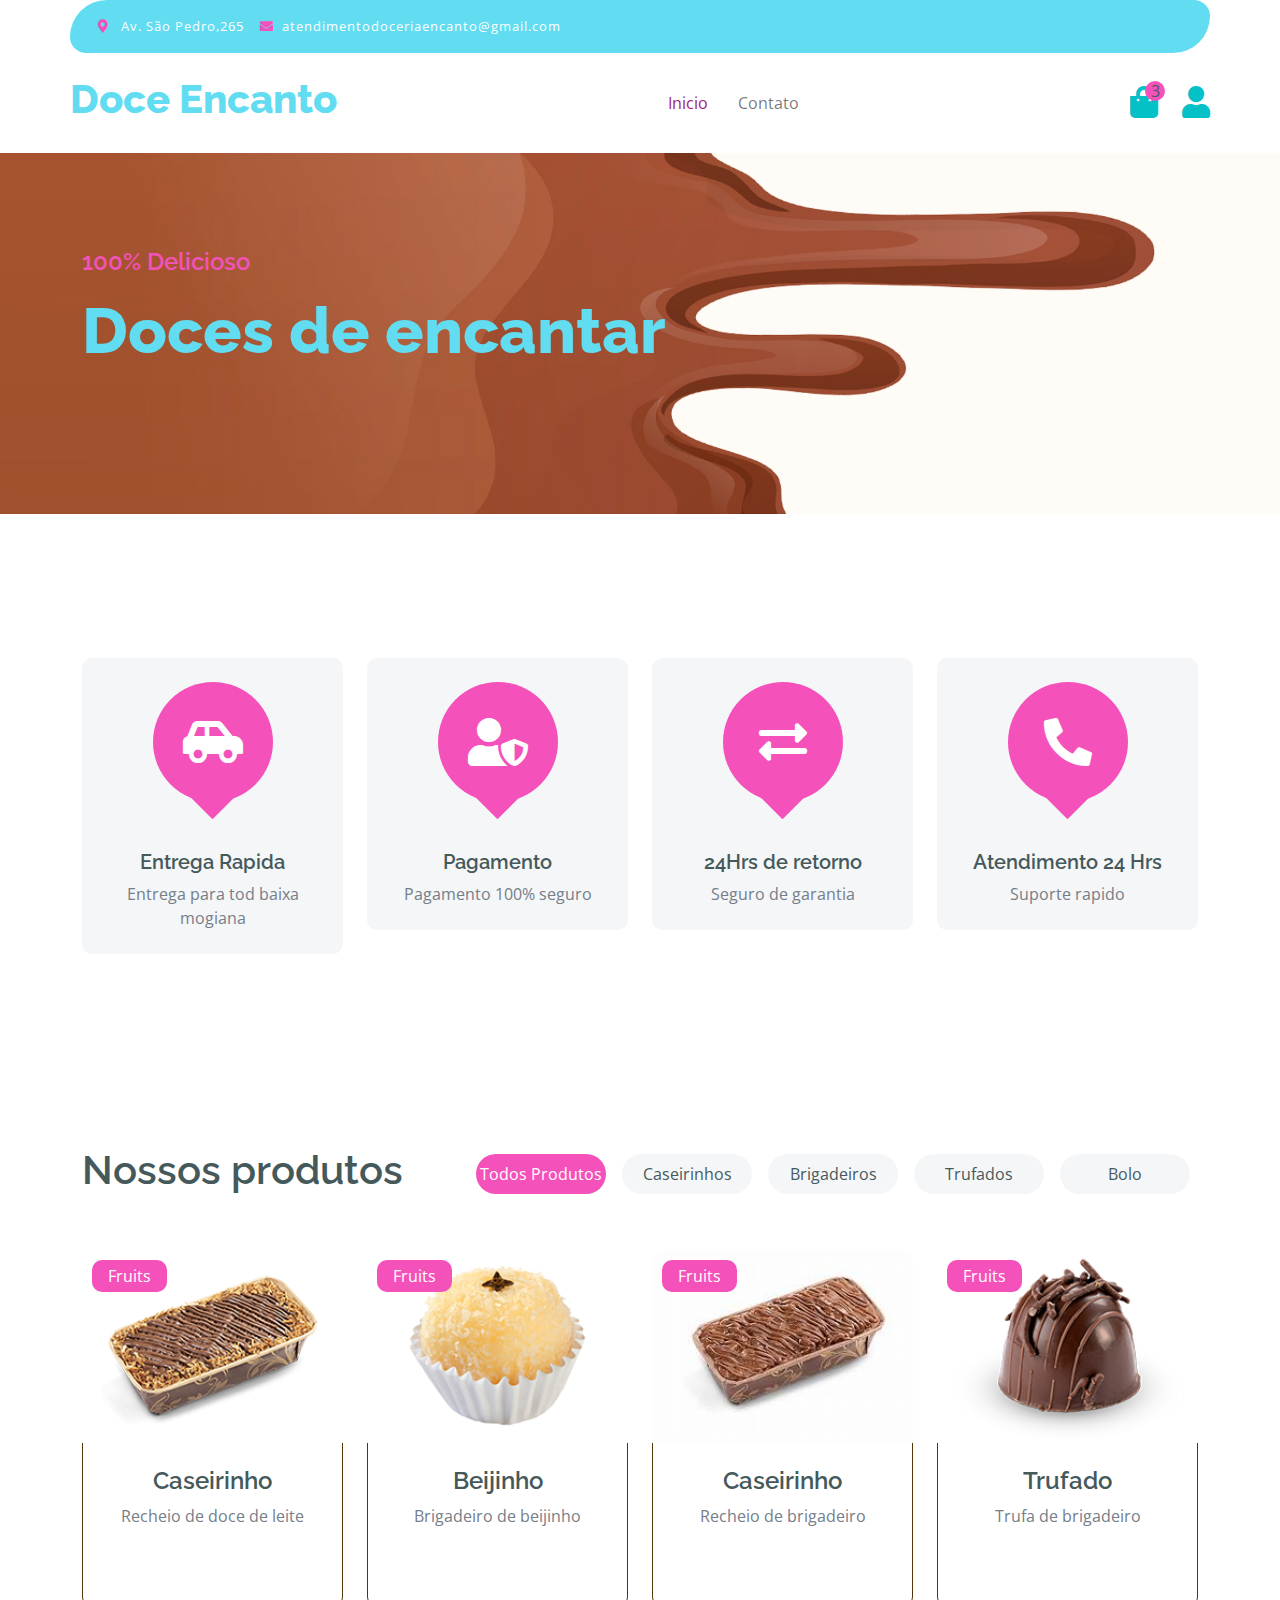
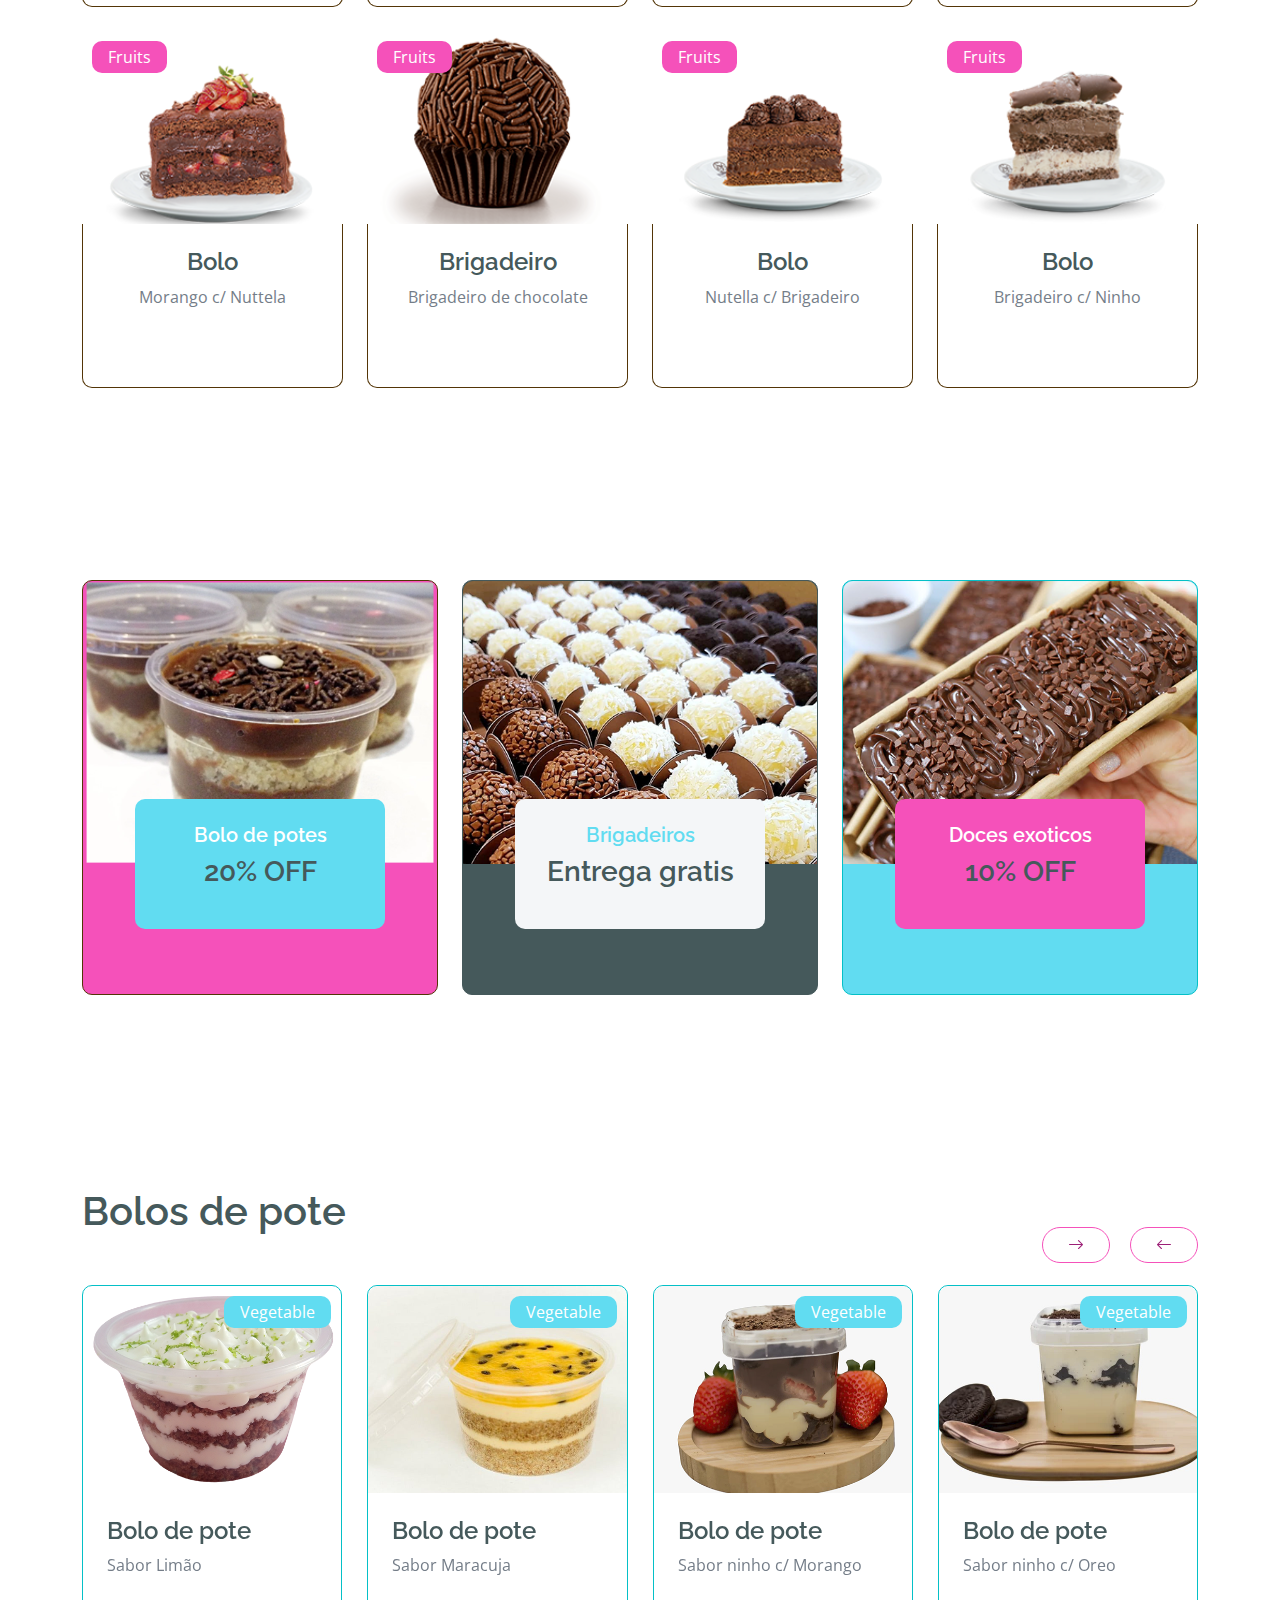
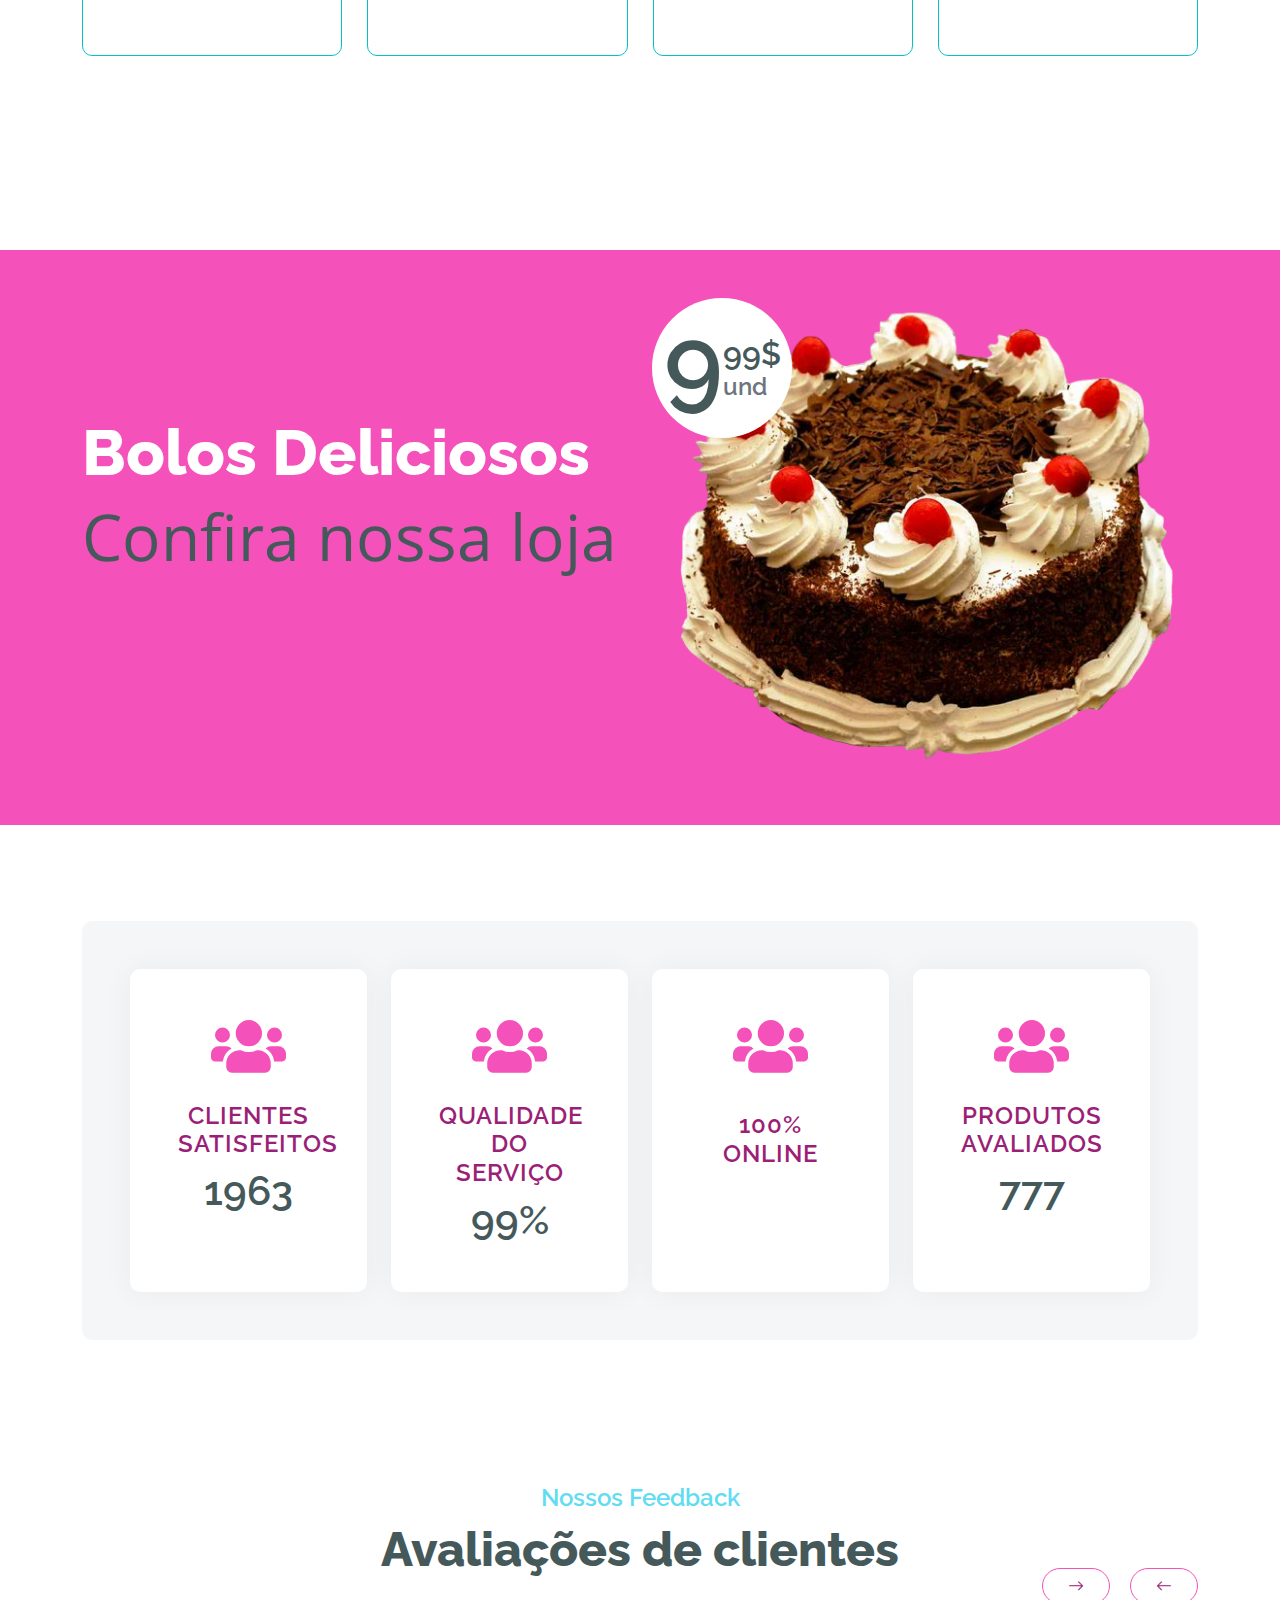
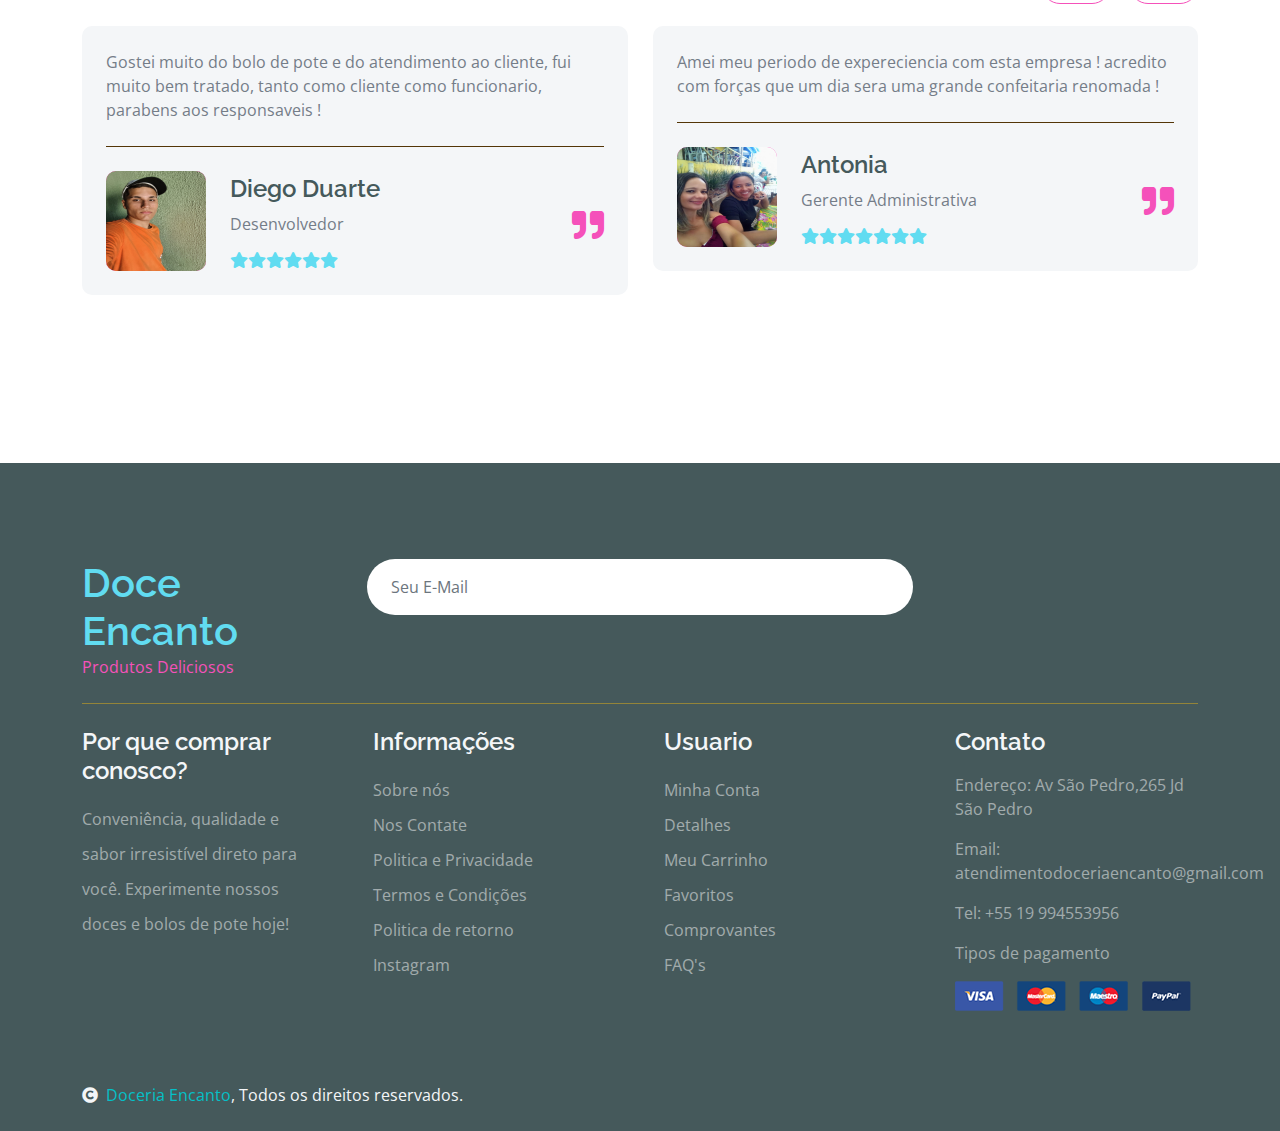
==== index.html @ 063d3459 "Add files via upload" ====
<!DOCTYPE html>
<html lang="en">

    <head>
        <meta charset="utf-8">
        <title>DOCE ENCANTO</title>
        <meta content="width=device-width, initial-scale=1.0" name="viewport">
        <meta content="" name="keywords">
        <meta content="" name="description">

        <!-- Google Web Fonts -->
        <link rel="preconnect" href="https://fonts.googleapis.com">
        <link rel="preconnect" href="https://fonts.gstatic.com" crossorigin>
        <link href="https://fonts.googleapis.com/css2?family=Open+Sans:wght@400;600&family=Raleway:wght@600;800&display=swap" rel="stylesheet"> 

        <!-- Icon Font Stylesheet -->
        <link rel="stylesheet" href="https://use.fontawesome.com/releases/v5.15.4/css/all.css"/>
        <link href="https://cdn.jsdelivr.net/npm/bootstrap-icons@1.4.1/font/bootstrap-icons.css" rel="stylesheet">

        <!-- Libraries Stylesheet -->
        <link href="lib/lightbox/css/lightbox.min.css" rel="stylesheet">
        <link href="lib/owlcarousel/assets/owl.carousel.min.css" rel="stylesheet">


        <!-- Customized Bootstrap Stylesheet -->
        <link href="css/bootstrap.min.css" rel="stylesheet">

        <!-- Template Stylesheet -->
        <link href="css/style.css" rel="stylesheet">
    </head>

    <body>

        <!-- Spinner Start -->
        <div id="spinner" class="show w-100 vh-100 bg-white position-fixed translate-middle top-50 start-50  d-flex align-items-center justify-content-center">
            <div class="spinner-grow text-primary" role="status"></div>
        </div>
        <!-- Spinner End -->


        <!-- Navbar start -->
        <div class="container-fluid fixed-top">
            <div class="container topbar bg-primary d-none d-lg-block">
                <div class="d-flex justify-content-between">
                    <div class="top-info ps-2">
                        <small class="me-3"><i class="fas fa-map-marker-alt me-2 text-secondary"></i> <a href="#" class="text-white">Av. São Pedro,265</a></small>
                        <small class="me-3"><i class="fas fa-envelope me-2 text-secondary"></i><a href="#" class="text-white">atendimentodoceriaencanto@gmail.com</a></small>
                    </div>
                    <!-- <div class="top-link pe-2">
                        <a href="#" class="text-white"><small class="text-white mx-2">Privacy Policy</small>/</a>
                        <a href="#" class="text-white"><small class="text-white mx-2">Terms of Use</small>/</a>
                        <a href="#" class="text-white"><small class="text-white ms-2">Sales and Refunds</small></a>
                    </div>  -->
                </div>
            </div>
            <div class="container px-0">
                <nav class="navbar navbar-light bg-white navbar-expand-xl">
                    <a href="index.html" class="navbar-brand"><h1 class="text-primary display-6">Doce Encanto</h1></a>
                    <button class="navbar-toggler py-2 px-3" type="button" data-bs-toggle="collapse" data-bs-target="#navbarCollapse">
                        <span class="fa fa-bars text-primary"></span>
                    </button>
                    <div class="collapse navbar-collapse bg-white" id="navbarCollapse">
                        <div class="navbar-nav mx-auto">
                            <a href="index.html" class="nav-item nav-link active">Inicio</a>
                           <!-- <a href="shop.html" class="nav-item nav-link">Shop</a>-->
                          <!--    <a href="shop-detail.html" class="nav-item nav-link">Shop Detail</a>
                            <div class="nav-item dropdown">
                                <a href="#" class="nav-link dropdown-toggle" data-bs-toggle="dropdown">Pages</a>
                                <div class="dropdown-menu m-0 bg-secondary rounded-0">
                                    <a href="cart.html" class="dropdown-item">Cart</a>
                                    <a href="chackout.html" class="dropdown-item">Chackout</a>
                                    <a href="testimonial.html" class="dropdown-item">Testimonial</a>
                                    <a href="404.html" class="dropdown-item">404 Page</a>
                                </div>
                            </div>
                            -->
                            <a href="contact.html" class="nav-item nav-link">Contato</a>
                        </div>
                        <div class="d-flex m-3 me-0">
                           <!-- <button class="btn-search btn border border-secondary btn-md-square rounded-circle bg-white me-4" data-bs-toggle="modal" data-bs-target="#searchModal"><i class="fas fa-search text-primary"></i></button> -->
                            <a href="#" class="position-relative me-4 my-auto">
                                <i class="fa fa-shopping-bag fa-2x"></i>
                                <span class="position-absolute bg-secondary rounded-circle d-flex align-items-center justify-content-center text-dark px-1" style="top: -5px; left: 15px; height: 20px; min-width: 20px;">3</span>
                            </a>
                            <a href="#" class="my-auto">
                                <i class="fas fa-user fa-2x"></i>
                            </a>
                        </div>
                    </div>
                </nav>
            </div>
        </div>
        <!-- Navbar End -->


        <!-- Modal Search Start -->
        <div class="modal fade" id="searchModal" tabindex="-1" aria-labelledby="exampleModalLabel" aria-hidden="true">
            <div class="modal-dialog modal-fullscreen">
                <div class="modal-content rounded-0">
                    <div class="modal-header">
                        <h5 class="modal-title" id="exampleModalLabel">Busca por palavra-chave</h5>
                        <button type="button" class="btn-close" data-bs-dismiss="modal" aria-label="Close"></button>
                    </div>
                    <div class="modal-body d-flex align-items-center">
                        <div class="input-group w-75 mx-auto d-flex">
                            <input type="search" class="form-control p-3" placeholder="keywords" aria-describedby="search-icon-1">
                            <span id="search-icon-1" class="input-group-text p-3"><i class="fa fa-search"></i></span>
                        </div>
                    </div>
                </div>
            </div>
        </div>
        <!-- Modal Search End -->


        <!-- Hero Start -->
        <div class="container-fluid py-5 mb-5 hero-header">
            <div class="container py-5">
                <div class="row g-5 align-items-center">
                    <div class="col-md-12 col-lg-7">
                        <h4 class="mb-3 text-secondary">100% Delicioso</h4>
                        <h1 class="mb-5 display-3 text-primary">Doces de encantar</h1>
                        <div class="position-relative mx-auto">
                            <!-- <input class="form-control border-2 border-secondary w-75 py-3 px-4 rounded-pill" type="number" placeholder="Search">
                             <button type="submit" class="btn btn-primary border-2 border-secondary py-3 px-4 position-absolute rounded-pill text-white h-100" style="top: 0; right: 25%;">Submit Now</button>
                            -->
                            </div>
                    </div>
                    <div class="col-md-12 col-lg-5">
                        <!--<div id="carouselId" class="carousel slide position-relative" data-bs-ride="carousel">
                            <div class="carousel-inner" role="listbox">
                                <div class="carousel-item active rounded">
                                    <img src="img/hero-img-1.png" class="img-fluid w-100 h-100 bg-secondary rounded" alt="First slide">
                                    <a href="#" class="btn px-4 py-2 text-white rounded">Fruites</a>
                                </div>
                                <div class="carousel-item rounded">
                                    <img src="img/hero-img-2.jpg" class="img-fluid w-100 h-100 rounded" alt="Second slide">
                                    <a href="#" class="btn px-4 py-2 text-white rounded">Vesitables</a>
                                </div>
                            </div>
                            <button class="carousel-control-prev" type="button" data-bs-target="#carouselId" data-bs-slide="prev">
                                <span class="carousel-control-prev-icon" aria-hidden="true"></span>
                                <span class="visually-hidden">Previous</span>
                            </button>
                            <button class="carousel-control-next" type="button" data-bs-target="#carouselId" data-bs-slide="next">
                                <span class="carousel-control-next-icon" aria-hidden="true"></span>
                                <span class="visually-hidden">Next</span> -->
                            </button>
                        </div>
                    </div>
                </div>
            </div>
        </div>
        <!-- Hero End -->


        <!-- Featurs Section Start -->
        <div class="container-fluid featurs py-5">
            <div class="container py-5">
                <div class="row g-4">
                    <div class="col-md-6 col-lg-3">
                        <div class="featurs-item text-center rounded bg-light p-4">
                            <div class="featurs-icon btn-square rounded-circle bg-secondary mb-5 mx-auto">
                                <i class="fas fa-car-side fa-3x text-white"></i>
                            </div>
                            <div class="featurs-content text-center">
                                <h5>Entrega Rapida</h5>
                                <p class="mb-0">Entrega para tod baixa mogiana</p>
                            </div>
                        </div>
                    </div>
                    <div class="col-md-6 col-lg-3">
                        <div class="featurs-item text-center rounded bg-light p-4">
                            <div class="featurs-icon btn-square rounded-circle bg-secondary mb-5 mx-auto">
                                <i class="fas fa-user-shield fa-3x text-white"></i>
                            </div>
                            <div class="featurs-content text-center">
                                <h5>Pagamento</h5>
                                <p class="mb-0">Pagamento 100% seguro</p>
                            </div>
                        </div>
                    </div>
                    <div class="col-md-6 col-lg-3">
                        <div class="featurs-item text-center rounded bg-light p-4">
                            <div class="featurs-icon btn-square rounded-circle bg-secondary mb-5 mx-auto">
                                <i class="fas fa-exchange-alt fa-3x text-white"></i>
                            </div>
                            <div class="featurs-content text-center">
                                <h5>24Hrs de retorno</h5>
                                <p class="mb-0">Seguro de garantia</p>
                            </div>
                        </div>
                    </div>
                    <div class="col-md-6 col-lg-3">
                        <div class="featurs-item text-center rounded bg-light p-4">
                            <div class="featurs-icon btn-square rounded-circle bg-secondary mb-5 mx-auto">
                                <i class="fa fa-phone-alt fa-3x text-white"></i>
                            </div>
                            <div class="featurs-content text-center">
                                <h5>Atendimento 24 Hrs</h5>
                                <p class="mb-0">Suporte rapido </p>
                            </div>
                        </div>
                    </div>
                </div>
            </div>
        </div>
        <!-- Featurs Section End -->


        <!-- Fruits Shop Start-->
        <div class="container-fluid fruite py-5">
            <div class="container py-5">
                <div class="tab-class text-center">
                    <div class="row g-4">
                        <div class="col-lg-4 text-start">
                            <h1>Nossos produtos</h1>
                        </div>
                        <div class="col-lg-8 text-end">
                            <ul class="nav nav-pills d-inline-flex text-center mb-5">
                                <li class="nav-item">
                                    <a class="d-flex m-2 py-2 bg-light rounded-pill active" data-bs-toggle="pill" href="#tab-1">
                                        <span class="text-dark" style="width: 130px;">Todos Produtos</span>
                                    </a>
                                </li>
                               <li class="nav-item">
                                    <a class="d-flex py-2 m-2 bg-light rounded-pill" data-bs-toggle="pill" href="#tab-2">
                                        <span class="text-dark" style="width: 130px;">Caseirinhos</span>
                                    </a>
                                </li>
                                <li class="nav-item">
                                    <a class="d-flex m-2 py-2 bg-light rounded-pill" data-bs-toggle="pill" href="#tab-3">
                                        <span class="text-dark" style="width: 130px;">Brigadeiros</span>
                                    </a>
                                </li>
                                <li class="nav-item">
                                    <a class="d-flex m-2 py-2 bg-light rounded-pill" data-bs-toggle="pill" href="#tab-4">
                                        <span class="text-dark" style="width: 130px;">Trufados</span>
                                    </a>
                                </li>
                                <li class="nav-item">
                                    <a class="d-flex m-2 py-2 bg-light rounded-pill" data-bs-toggle="pill" href="#tab-5">
                                        <span class="text-dark" style="width: 130px;">Bolo</span>
                                    </a>
                                </li>
                            </ul>
                        </div>
                    </div>
                    <div class="tab-content">
                        <div id="tab-1" class="tab-pane fade show p-0 active">
                            <div class="row g-4">
                                <div class="col-lg-12">
                                    <div class="row g-4">
                                        <div class="col-md-6 col-lg-4 col-xl-3">
                                            <div class="rounded position-relative fruite-item">
                                                <div class="fruite-img">
                                                    <img src="img/fruite-item-5.png" class="img-fluid w-100 rounded-top" alt="">
                                                </div>
                                                <div class="text-white bg-secondary px-3 py-1 rounded position-absolute" style="top: 10px; left: 10px;">Fruits</div>
                                                <div class="p-4 border border-secondary border-top-0 rounded-bottom">
                                                    <h4>Caseirinho</h4>
                                                    <p>Recheio de doce de leite</p>
                                            
                                                    <div class="d-flex justify-content-between flex-lg-wrap">
                                                        <p class="text-dark fs-5 fw-bold mb-0"></p>
                                                        <a href="#" class="btn border border-secondary rounded-pill px-3 text-primary"><i class="fa fa-shopping-bag me-2 text-primary"></i> Add to cart</a>
                                                    </div>
                                                </div>
                                            </div>
                                        </div>
                                        <div class="col-md-6 col-lg-4 col-xl-3">
                                            <div class="rounded position-relative fruite-item">
                                                <div class="fruite-img">
                                                    <img src="img/fruite-item-6.png" class="img-fluid w-100 rounded-top" alt="">
                                                </div>
                                                <div class="text-white bg-secondary px-3 py-1 rounded position-absolute" style="top: 10px; left: 10px;">Fruits</div>
                                                <div class="p-4 border border-secondary border-top-0 rounded-bottom">
                                                    <h4>Beijinho</h4>
                                                    <p>Brigadeiro de beijinho</p>
                                                    <div class="d-flex justify-content-between flex-lg-wrap">
                                                        <p class="text-dark fs-5 fw-bold mb-0"></p>
                                                        <a href="#" class="btn border border-secondary rounded-pill px-3 text-primary"><i class="fa fa-shopping-bag me-2 text-primary"></i> Add to cart</a>
                                                    </div>
                                                </div>
                                            </div>
                                        </div>
                                        <div class="col-md-6 col-lg-4 col-xl-3">
                                            <div class="rounded position-relative fruite-item">
                                                <div class="fruite-img">
                                                    <img src="img/fruite-item-2.jpg" class="img-fluid w-100 rounded-top" alt="">
                                                </div>
                                                <div class="text-white bg-secondary px-3 py-1 rounded position-absolute" style="top: 10px; left: 10px;">Fruits</div>
                                                <div class="p-4 border border-secondary border-top-0 rounded-bottom">
                                                    <h4>Caseirinho</h4>
                                                    <p>Recheio de brigadeiro</p>
                                                    <div class="d-flex justify-content-between flex-lg-wrap">
                                                        <p class="text-dark fs-5 fw-bold mb-0"></p>
                                                        <a href="#" class="btn border border-secondary rounded-pill px-3 text-primary"><i class="fa fa-shopping-bag me-2 text-primary"></i> Add to cart</a>
                                                    </div>
                                                </div>
                                            </div>
                                        </div>
                                        <div class="col-md-6 col-lg-4 col-xl-3">
                                            <div class="rounded position-relative fruite-item">
                                                <div class="fruite-img">
                                                    <img src="img/fruite-item-4.png" class="img-fluid w-100 rounded-top" alt="">
                                                </div>
                                                <div class="text-white bg-secondary px-3 py-1 rounded position-absolute" style="top: 10px; left: 10px;">Fruits</div>
                                                <div class="p-4 border border-secondary border-top-0 rounded-bottom">
                                                    <h4>Trufado</h4>
                                                    <p>Trufa de brigadeiro</p>
                                                    <div class="d-flex justify-content-between flex-lg-wrap">
                                                        <p class="text-dark fs-5 fw-bold mb-0"></p>
                                                        <a href="#" class="btn border border-secondary rounded-pill px-3 text-primary"><i class="fa fa-shopping-bag me-2 text-primary"></i> Add to cart</a>
                                                    </div>
                                                </div>
                                            </div>
                                        </div>
                                        <div class="col-md-6 col-lg-4 col-xl-3">
                                            <div class="rounded position-relative fruite-item">
                                                <div class="fruite-img">
                                                    <img src="img/fruite-item-3.png" class="img-fluid w-100 rounded-top" alt="">
                                                </div>
                                                <div class="text-white bg-secondary px-3 py-1 rounded position-absolute" style="top: 10px; left: 10px;">Fruits</div>
                                                <div class="p-4 border border-secondary border-top-0 rounded-bottom">
                                                    <h4>Bolo</h4>
                                                    <p>Morango c/ Nuttela</p>
                                                    <div class="d-flex justify-content-between flex-lg-wrap">
                                                        <p class="text-dark fs-5 fw-bold mb-0"></p>
                                                        <a href="#" class="btn border border-secondary rounded-pill px-3 text-primary"><i class="fa fa-shopping-bag me-2 text-primary"></i> Add to cart</a>
                                                    </div>
                                                </div>
                                            </div>
                                        </div>
                                        <div class="col-md-6 col-lg-4 col-xl-3">
                                            <div class="rounded position-relative fruite-item">
                                                <div class="fruite-img">
                                                    <img src="img/fruite-item-1.png" class="img-fluid w-100 rounded-top" alt="">
                                                </div>
                                                <div class="text-white bg-secondary px-3 py-1 rounded position-absolute" style="top: 10px; left: 10px;">Fruits</div>
                                                <div class="p-4 border border-secondary border-top-0 rounded-bottom">
                                                    <h4>Brigadeiro</h4>
                                                    <p>Brigadeiro de chocolate</p>
                                                    <div class="d-flex justify-content-between flex-lg-wrap">
                                                        <p class="text-dark fs-5 fw-bold mb-0"></p>
                                                        <a href="#" class="btn border border-secondary rounded-pill px-3 text-primary"><i class="fa fa-shopping-bag me-2 text-primary"></i> Add to cart</a>
                                                    </div>
                                                </div>
                                            </div>
                                        </div>
                                        <div class="col-md-6 col-lg-4 col-xl-3">
                                            <div class="rounded position-relative fruite-item">
                                                <div class="fruite-img">
                                                    <img src="img/fruite-item-21.png" class="img-fluid w-100 rounded-top" alt="">
                                                </div>
                                                <div class="text-white bg-secondary px-3 py-1 rounded position-absolute" style="top: 10px; left: 10px;">Fruits</div>
                                                <div class="p-4 border border-secondary border-top-0 rounded-bottom">
                                                    <h4>Bolo</h4>
                                                    <p>Nutella c/ Brigadeiro</p>
                                                    <div class="d-flex justify-content-between flex-lg-wrap">
                                                        <p class="text-dark fs-5 fw-bold mb-0"></p>
                                                        <a href="#" class="btn border border-secondary rounded-pill px-3 text-primary"><i class="fa fa-shopping-bag me-2 text-primary"></i> Add to cart</a>
                                                    </div>
                                                </div>
                                            </div>
                                        </div>
                                        <div class="col-md-6 col-lg-4 col-xl-3">
                                            <div class="rounded position-relative fruite-item">
                                                <div class="fruite-img">
                                                    <img src="img/fruite-item-11.png" class="img-fluid w-100 rounded-top" alt="">
                                                </div>
                                                <div class="text-white bg-secondary px-3 py-1 rounded position-absolute" style="top: 10px; left: 10px;">Fruits</div>
                                                <div class="p-4 border border-secondary border-top-0 rounded-bottom">
                                                    <h4>Bolo</h4>
                                                    <p>Brigadeiro c/ Ninho</p>
                                                    <div class="d-flex justify-content-between flex-lg-wrap">
                                                        <p class="text-dark fs-5 fw-bold mb-0"></p>
                                                        <a href="#" class="btn border border-secondary rounded-pill px-3 text-primary"><i class="fa fa-shopping-bag me-2 text-primary"></i> Add to cart</a>
                                                    </div>
                                                </div>
                                            </div>
                                        </div>
                                    </div>
                                </div>
                            </div>
                        </div>
                        <div id="tab-2" class="tab-pane fade show p-0">
                            <div class="row g-4">
                                <div class="col-lg-12">
                                    <div class="row g-4">
                                        <div class="col-md-6 col-lg-4 col-xl-3">
                                            <div class="rounded position-relative fruite-item">
                                                <div class="fruite-img">
                                                    <img src="img/fruite-item-5.png" class="img-fluid w-100 rounded-top" alt="">
                                                </div>
                                                <div class="text-white bg-secondary px-3 py-1 rounded position-absolute" style="top: 10px; left: 10px;">Fruits</div>
                                                <div class="p-4 border border-secondary border-top-0 rounded-bottom">
                                                    <h4>Caseirinho</h4>
                                                    <p>Recheio de doce de leite</p>
                                                    <div class="d-flex justify-content-between flex-lg-wrap">
                                                        <p class="text-dark fs-5 fw-bold mb-0"></p>
                                                        <a href="#" class="btn border border-secondary rounded-pill px-3 text-primary"><i class="fa fa-shopping-bag me-2 text-primary"></i> Add to cart</a>
                                                    </div>
                                                </div>
                                            </div>
                                        </div>
                                        <div class="col-md-6 col-lg-4 col-xl-3">
                                            <div class="rounded position-relative fruite-item">
                                                <div class="fruite-img">
                                                    <img src="img/fruite-item-2.png" class="img-fluid w-100 rounded-top" alt="">
                                                </div>
                                                <div class="text-white bg-secondary px-3 py-1 rounded position-absolute" style="top: 10px; left: 10px;">Fruits</div>
                                                <div class="p-4 border border-secondary border-top-0 rounded-bottom">
                                                    <h4>Caseirinho</h4>
                                                    <p>Recheio de brigadeiro</p>
                                                    <div class="d-flex justify-content-between flex-lg-wrap">
                                                        <p class="text-dark fs-5 fw-bold mb-0"></p>
                                                        <a href="#" class="btn border border-secondary rounded-pill px-3 text-primary"><i class="fa fa-shopping-bag me-2 text-primary"></i> Add to cart</a>
                                                    </div>
                                                </div>
                                            </div>
                                        </div>
                                    </div>
                                </div>
                            </div>
                        </div>
                        <div id="tab-3" class="tab-pane fade show p-0">
                            <div class="row g-4">
                                <div class="col-lg-12">
                                    <div class="row g-4">
                                        <div class="col-md-6 col-lg-4 col-xl-3">
                                            <div class="rounded position-relative fruite-item">
                                                <div class="fruite-img">
                                                    <img src="img/fruite-item-1.png" class="img-fluid w-100 rounded-top" alt="">
                                                </div>
                                                <div class="text-white bg-secondary px-3 py-1 rounded position-absolute" style="top: 10px; left: 10px;">Fruits</div>
                                                <div class="p-4 border border-secondary border-top-0 rounded-bottom">
                                                    <h4>Brigadeiro</h4>
                                                    <p>Brigadeiro de chocolate</p>
                                                    <div class="d-flex justify-content-between flex-lg-wrap">
                                                        <p class="text-dark fs-5 fw-bold mb-0"></p>
                                                        <a href="#" class="btn border border-secondary rounded-pill px-3 text-primary"><i class="fa fa-shopping-bag me-2 text-primary"></i> Add to cart</a>
                                                    </div>
                                                </div>
                                            </div>
                                        </div>
                                        <div class="col-md-6 col-lg-4 col-xl-3">
                                            <div class="rounded position-relative fruite-item">
                                                <div class="fruite-img">
                                                    <img src="img/fruite-item-6.png" class="img-fluid w-100 rounded-top" alt="">
                                                </div>
                                                <div class="text-white bg-secondary px-3 py-1 rounded position-absolute" style="top: 10px; left: 10px;">Fruits</div>
                                                <div class="p-4 border border-secondary border-top-0 rounded-bottom">
                                                    <h4>Beijinho</h4>
                                                    <p>Brigadeiro de beijinho</p>
                                                    <div class="d-flex justify-content-between flex-lg-wrap">
                                                        <p class="text-dark fs-5 fw-bold mb-0"></p>
                                                        <a href="#" class="btn border border-secondary rounded-pill px-3 text-primary"><i class="fa fa-shopping-bag me-2 text-primary"></i> Add to cart</a>
                                                    </div>
                                                </div>
                                            </div>
                                        </div>
                                    </div>
                                </div>
                            </div>
                        </div>
                        <div id="tab-4" class="tab-pane fade show p-0">
                            <div class="row g-4">
                                <div class="col-lg-12">
                                    <div class="row g-4">
                                        <div class="col-md-6 col-lg-4 col-xl-3">
                                            <div class="rounded position-relative fruite-item">
                                                <div class="fruite-img">
                                                    <img src="img/fruite-item-51.png" class="img-fluid w-100 rounded-top" alt="">
                                                </div>
                                                <div class="text-white bg-secondary px-3 py-1 rounded position-absolute" style="top: 10px; left: 10px;">Fruits</div>
                                                <div class="p-4 border border-secondary border-top-0 rounded-bottom">
                                                    <h4>Trufado</h4>
                                                    <p>Recheio de doce de leite</p>
                                                    <div class="d-flex justify-content-between flex-lg-wrap">
                                                        <p class="text-dark fs-5 fw-bold mb-0"></p>
                                                        <a href="#" class="btn border border-secondary rounded-pill px-3 text-primary"><i class="fa fa-shopping-bag me-2 text-primary"></i> Add to cart</a>
                                                    </div>
                                                </div>
                                            </div>
                                        </div>
                                        <div class="col-md-6 col-lg-4 col-xl-3">
                                            <div class="rounded position-relative fruite-item">
                                                <div class="fruite-img">
                                                    <img src="img/fruite-item-4.png" class="img-fluid w-100 rounded-top" alt="">
                                                </div>
                                                <div class="text-white bg-secondary px-3 py-1 rounded position-absolute" style="top: 10px; left: 10px;">Fruits</div>
                                                <div class="p-4 border border-secondary border-top-0 rounded-bottom">
                                                    <h4>Trufado</h4>
                                                    <p>Recheio de brigadeiro</p>
                                                    <div class="d-flex justify-content-between flex-lg-wrap">
                                                        <p class="text-dark fs-5 fw-bold mb-0"></p>
                                                        <a href="#" class="btn border border-secondary rounded-pill px-3 text-primary"><i class="fa fa-shopping-bag me-2 text-primary"></i> Add to cart</a>
                                                    </div>
                                                </div>
                                            </div>
                                        </div>
                                    </div>
                                </div>
                            </div>
                        </div>
                        <div id="tab-5" class="tab-pane fade show p-0">
                            <div class="row g-4">
                                <div class="col-lg-12">
                                    <div class="row g-4">
                                        <div class="col-md-6 col-lg-4 col-xl-3">
                                            <div class="rounded position-relative fruite-item">
                                                <div class="fruite-img">
                                                    <img src="img/fruite-item-3.png" class="img-fluid w-100 rounded-top" alt="">
                                                </div>
                                                <div class="text-white bg-secondary px-3 py-1 rounded position-absolute" style="top: 10px; left: 10px;">Fruits</div>
                                                <div class="p-4 border border-secondary border-top-0 rounded-bottom">
                                                    <h4>Bolo</h4>
                                                    <p>Morango c/ Nuttela</p>
                                                    <div class="d-flex justify-content-between flex-lg-wrap">
                                                        <p class="text-dark fs-5 fw-bold mb-0"></p>
                                                        <a href="#" class="btn border border-secondary rounded-pill px-3 text-primary"><i class="fa fa-shopping-bag me-2 text-primary"></i> Add to cart</a>
                                                    </div>
                                                </div>
                                            </div>
                                        </div>
                                        <div class="col-md-6 col-lg-4 col-xl-3">
                                            <div class="rounded position-relative fruite-item">
                                                <div class="fruite-img">
                                                    <img src="img/fruite-item-21.png" class="img-fluid w-100 rounded-top" alt="">
                                                </div>
                                                <div class="text-white bg-secondary px-3 py-1 rounded position-absolute" style="top: 10px; left: 10px;">Fruits</div>
                                                <div class="p-4 border border-secondary border-top-0 rounded-bottom">
                                                    <h4>Bolo</h4>
                                                    <p>Nutella c/ Brigadeiro</p>
                                                    <div class="d-flex justify-content-between flex-lg-wrap">
                                                        <p class="text-dark fs-5 fw-bold mb-0"></p>
                                                        <a href="#" class="btn border border-secondary rounded-pill px-3 text-primary"><i class="fa fa-shopping-bag me-2 text-primary"></i> Add to cart</a>
                                                    </div>
                                                </div>
                                            </div>
                                        </div>
                                        <div class="col-md-6 col-lg-4 col-xl-3">
                                            <div class="rounded position-relative fruite-item">
                                                <div class="fruite-img">
                                                    <img src="img/fruite-item-11.png" class="img-fluid w-100 rounded-top" alt="">
                                                </div>
                                                <div class="text-white bg-secondary px-3 py-1 rounded position-absolute" style="top: 10px; left: 10px;">Fruits</div>
                                                <div class="p-4 border border-secondary border-top-0 rounded-bottom">
                                                    <h4>Bolo</h4>
                                                    <p>Brigadeiro c/ Ninho</p>
                                                    <div class="d-flex justify-content-between flex-lg-wrap">
                                                        <p class="text-dark fs-5 fw-bold mb-0"></p>
                                                        <a href="#" class="btn border border-secondary rounded-pill px-3 text-primary"><i class="fa fa-shopping-bag me-2 text-primary"></i> Add to cart</a>
                                                    </div>
                                                </div>
                                            </div>
                                        </div>
                                    </div>
                                </div>
                            </div>
                        </div>
                    </div>
                </div>      
            </div>
        </div>
        <!-- Fruits Shop End-->


        <!-- Featurs Start -->
        <div class="container-fluid service py-5">
            <div class="container py-5">
                <div class="row g-4 justify-content-center">
                    <div class="col-md-6 col-lg-4">
                        <a href="#">
                            <div class="service-item bg-secondary rounded border border-secondary">
                                <img src="img/featur-1.png" class="img-fluid rounded-top w-100" alt="">
                                <div class="px-4 rounded-bottom">
                                    <div class="service-content bg-primary text-center p-4 rounded">
                                        <h5 class="text-white">Bolo de potes</h5>
                                        <h3 class="mb-0">20% OFF</h3>
                                    </div>
                                </div>
                            </div>
                        </a>
                    </div>
                    <div class="col-md-6 col-lg-4">
                        <a href="#">
                            <div class="service-item bg-dark rounded border border-dark">
                                <img src="img/featur-2.png" class="img-fluid rounded-top w-100" alt="">
                                <div class="px-4 rounded-bottom">
                                    <div class="service-content bg-light text-center p-4 rounded">
                                        <h5 class="text-primary">Brigadeiros</h5>
                                        <h3 class="mb-0">Entrega gratis</h3>
                                    </div>
                                </div>
                            </div>
                        </a>
                    </div>
                    <div class="col-md-6 col-lg-4">
                        <a href="#">
                            <div class="service-item bg-primary rounded border border-primary">
                                <img src="img/featur-3.png" class="img-fluid rounded-top w-100" alt="">
                                <div class="px-4 rounded-bottom">
                                    <div class="service-content bg-secondary text-center p-4 rounded">
                                        <h5 class="text-white">Doces exoticos</h5>
                                        <h3 class="mb-0">10% OFF</h3>
                                    </div>
                                </div>
                            </div>
                        </a>
                    </div>
                </div>
            </div>
        </div>
        <!-- Featurs End -->


        <!-- Vesitable Shop Start-->
        <div class="container-fluid vesitable py-5">
            <div class="container py-5">
                <h1 class="mb-0">Bolos de pote</h1>
                <div class="owl-carousel vegetable-carousel justify-content-center">
                    <div class="border border-primary rounded position-relative vesitable-item">
                        <div class="vesitable-img">
                            <img src="img/vegetable-item-6.png" class="img-fluid w-100 rounded-top" alt="">
                        </div>
                        <div class="text-white bg-primary px-3 py-1 rounded position-absolute" style="top: 10px; right: 10px;">Vegetable</div>
                        <div class="p-4 rounded-bottom">
                            <h4>Bolo de pote</h4>
                            <p>Sabor Limão</p>
                            <div class="d-flex justify-content-between flex-lg-wrap">
                                <p class="text-dark fs-5 fw-bold mb-0"></p>
                                <a href="#" class="btn border border-secondary rounded-pill px-3 text-primary"><i class="fa fa-shopping-bag me-2 text-primary"></i> Add to cart</a>
                            </div>
                        </div>
                    </div>
                    <div class="border border-primary rounded position-relative vesitable-item">
                        <div class="vesitable-img">
                            <img src="img/vegetable-item-2.png" class="img-fluid w-100 rounded-top" alt="">
                        </div>
                        <div class="text-white bg-primary px-3 py-1 rounded position-absolute" style="top: 10px; right: 10px;">Vegetable</div>
                        <div class="p-4 rounded-bottom">
                            <h4>Bolo de pote</h4>
                            <p>Sabor Maracuja</p>
                            <div class="d-flex justify-content-between flex-lg-wrap">
                                <p class="text-dark fs-5 fw-bold mb-0"></p>
                                <a href="#" class="btn border border-secondary rounded-pill px-3 text-primary"><i class="fa fa-shopping-bag me-2 text-primary"></i> Add to cart</a>
                            </div>
                        </div>
                    </div>
                    <div class="border border-primary rounded position-relative vesitable-item">
                        <div class="vesitable-img">
                            <img src="img/vegetable-item-3.png" class="img-fluid w-100 rounded-top bg-light" alt="">
                        </div>
                        <div class="text-white bg-primary px-3 py-1 rounded position-absolute" style="top: 10px; right: 10px;">Vegetable</div>
                        <div class="p-4 rounded-bottom">
                            <h4>Bolo de pote</h4>
                            <p>Sabor ninho c/ Morango</p>
                            <div class="d-flex justify-content-between flex-lg-wrap">
                                <p class="text-dark fs-5 fw-bold mb-0"></p>
                                <a href="#" class="btn border border-secondary rounded-pill px-3 text-primary"><i class="fa fa-shopping-bag me-2 text-primary"></i> Add to cart</a>
                            </div>
                        </div>
                    </div>
                    <div class="border border-primary rounded position-relative vesitable-item">
                        <div class="vesitable-img">
                            <img src="img/vegetable-item-4.png" class="img-fluid w-100 rounded-top" alt="">
                        </div>
                        <div class="text-white bg-primary px-3 py-1 rounded position-absolute" style="top: 10px; right: 10px;">Vegetable</div>
                        <div class="p-4 rounded-bottom">
                            <h4>Bolo de pote</h4>
                            <p>Sabor ninho c/ Oreo</p>
                            <div class="d-flex justify-content-between flex-lg-wrap">
                                <p class="text-dark fs-5 fw-bold mb-0"></p>
                                <a href="#" class="btn border border-secondary rounded-pill px-3 text-primary"><i class="fa fa-shopping-bag me-2 text-primary"></i> Add to cart</a>
                            </div>
                        </div>
                    </div>
                    <div class="border border-primary rounded position-relative vesitable-item">
                        <div class="vesitable-img">
                            <img src="img/vegetable-item-5.png" class="img-fluid w-100 rounded-top" alt="">
                        </div>
                        <div class="text-white bg-primary px-3 py-1 rounded position-absolute" style="top: 10px; right: 10px;">Vegetable</div>
                        <div class="p-4 rounded-bottom">
                            <h4>Bolo de pote</h4>
                            <p>Sabor Brigadeiro</p>
                            <div class="d-flex justify-content-between flex-lg-wrap">
                                <p class="text-dark fs-5 fw-bold mb-0"></p>
                                <a href="#" class="btn border border-secondary rounded-pill px-3 text-primary"><i class="fa fa-shopping-bag me-2 text-primary"></i> Add to cart</a>
                            </div>
                        </div>
                    </div>
                    <div class="border border-primary rounded position-relative vesitable-item">
                        <div class="vesitable-img">
                            <img src="img/vegetable-item-2.png" class="img-fluid w-100 rounded-top" alt="">
                        </div>
                        <div class="text-white bg-primary px-3 py-1 rounded position-absolute" style="top: 10px; right: 10px;">Vegetable</div>
                        <div class="p-4 rounded-bottom">
                            <h4>Bolo de pote</h4>
                            <p>Sabor Maracuja</p>
                            <div class="d-flex justify-content-between flex-lg-wrap">
                                <p class="text-dark fs-5 fw-bold mb-0"></p>
                                <a href="#" class="btn border border-secondary rounded-pill px-3 text-primary"><i class="fa fa-shopping-bag me-2 text-primary"></i> Add to cart</a>
                            </div>
                        </div>
                    </div>
                    <div class="border border-primary rounded position-relative vesitable-item">
                        <div class="vesitable-img">
                            <img src="img/vegetable-item-5.png" class="img-fluid w-100 rounded-top" alt="">
                        </div>
                        <div class="text-white bg-primary px-3 py-1 rounded position-absolute" style="top: 10px; right: 10px;">Vegetable</div>
                        <div class="p-4 rounded-bottom">
                            <h4>Bolo de pote</h4>
                            <p>Sabor brigadeiro</p>
                            <div class="d-flex justify-content-between flex-lg-wrap">
                                <p class="text-dark fs-5 fw-bold mb-0"></p>
                                <a href="#" class="btn border border-secondary rounded-pill px-3 text-primary"><i class="fa fa-shopping-bag me-2 text-primary"></i> Add to cart</a>
                            </div>
                        </div>
                    </div>
                    <!--<div class="border border-primary rounded position-relative vesitable-item">
                        <div class="vesitable-img">
                            <img src="img/vegetable-item-6.png" class="img-fluid w-100 rounded-top" alt="">
                        </div>
                        <div class="text-white bg-primary px-3 py-1 rounded position-absolute" style="top: 10px; right: 10px;">Vegetable</div>
                        <div class="p-4 rounded-bottom">
                            <h4>Bolo de pote</h4>
                            <p>Sabor Limão</p>
                            <div class="d-flex justify-content-between flex-lg-wrap">
                                <p class="text-dark fs-5 fw-bold mb-0">$7.99 / kg</p>
                                <a href="#" class="btn border border-secondary rounded-pill px-3 text-primary"><i class="fa fa-shopping-bag me-2 text-primary"></i> Add to cart</a>
                            </div>
                        </div>
                    </div> -->
                </div>
            </div>
        </div>
        <!-- Vesitable Shop End -->


        <!-- Banner Section Start-->
        <div class="container-fluid banner bg-secondary my-5">
            <div class="container py-5">
                <div class="row g-4 align-items-center">
                    <div class="col-lg-6">
                        <div class="py-4">
                            <h1 class="display-3 text-white">Bolos Deliciosos</h1>
                            <p class="fw-normal display-3 text-dark mb-4">Confira nossa loja</p>
                            <!--<p class="mb-4 text-dark">The generated Lorem Ipsum is therefore always free from repetition injected humour, or non-characteristic words etc.</p> -->
                            <a href="#" class="banner-btn btn border-2 border-white rounded-pill text-dark py-3 px-5">BUY</a>
                        </div>
                    </div>
                    <div class="col-lg-6">
                        <div class="position-relative">
                            <img src="img/baner-1.png" class="img-fluid w-100 rounded" alt="">
                            <div class="d-flex align-items-center justify-content-center bg-white rounded-circle position-absolute" style="width: 140px; height: 140px; top: 0; left: 0;">
                                <h1 style="font-size: 100px;">9</h1>
                                <div class="d-flex flex-column">
                                    <span class="h2 mb-0">99$</span>
                                    <span class="h4 text-muted mb-0">und</span>
                                </div>
                            </div>
                        </div>
                    </div>
                </div>
            </div>
        </div>
        <!-- Banner Section End -->


        <!-- Bestsaler Product Start
        <div class="container-fluid py-5">
            <div class="container py-5">
                <div class="text-center mx-auto mb-5" style="max-width: 700px;">
                    <h1 class="display-4">Produtos mais vendidos</h1>
                    <p>nossos melhores produtos com um preço acessivel e uma experiencia deliciosa</p>
                </div>
                <div class="row g-4">
                    <div class="col-lg-6 col-xl-4">
                        <div class="p-4 rounded bg-light">
                            <div class="row align-items-center">
                                <div class="col-6">
                                    <img src="img/best-product-1.jpg" class="img-fluid rounded-circle w-100" alt="">
                                </div>
                                <div class="col-6">
                                    <a href="#" class="h5">Organic Tomato</a>
                                    <div class="d-flex my-3">
                                        <i class="fas fa-star text-primary"></i>
                                        <i class="fas fa-star text-primary"></i>
                                        <i class="fas fa-star text-primary"></i>
                                        <i class="fas fa-star text-primary"></i>
                                        <i class="fas fa-star"></i>
                                    </div>
                                    <h4 class="mb-3">3.12 $</h4>
                                    <a href="#" class="btn border border-secondary rounded-pill px-3 text-primary"><i class="fa fa-shopping-bag me-2 text-primary"></i> Add to cart</a>
                                </div>
                            </div>
                        </div>
                    </div>
                    <div class="col-lg-6 col-xl-4">
                        <div class="p-4 rounded bg-light">
                            <div class="row align-items-center">
                                <div class="col-6">
                                    <img src="img/best-product-2.jpg" class="img-fluid rounded-circle w-100" alt="">
                                </div>
                                <div class="col-6">
                                    <a href="#" class="h5">Organic Tomato</a>
                                    <div class="d-flex my-3">
                                        <i class="fas fa-star text-primary"></i>
                                        <i class="fas fa-star text-primary"></i>
                                        <i class="fas fa-star text-primary"></i>
                                        <i class="fas fa-star text-primary"></i>
                                        <i class="fas fa-star"></i>
                                    </div>
                                    <h4 class="mb-3">3.12 $</h4>
                                    <a href="#" class="btn border border-secondary rounded-pill px-3 text-primary"><i class="fa fa-shopping-bag me-2 text-primary"></i> Add to cart</a>
                                </div>
                            </div>
                        </div>
                    </div>
                    <div class="col-lg-6 col-xl-4">
                        <div class="p-4 rounded bg-light">
                            <div class="row align-items-center">
                                <div class="col-6">
                                    <img src="img/best-product-3.jpg" class="img-fluid rounded-circle w-100" alt="">
                                </div>
                                <div class="col-6">
                                    <a href="#" class="h5">Organic Tomato</a>
                                    <div class="d-flex my-3">
                                        <i class="fas fa-star text-primary"></i>
                                        <i class="fas fa-star text-primary"></i>
                                        <i class="fas fa-star text-primary"></i>
                                        <i class="fas fa-star text-primary"></i>
                                        <i class="fas fa-star"></i>
                                    </div>
                                    <h4 class="mb-3">3.12 $</h4>
                                    <a href="#" class="btn border border-secondary rounded-pill px-3 text-primary"><i class="fa fa-shopping-bag me-2 text-primary"></i> Add to cart</a>
                                </div>
                            </div>
                        </div>
                    </div>
                    <div class="col-lg-6 col-xl-4">
                        <div class="p-4 rounded bg-light">
                            <div class="row align-items-center">
                                <div class="col-6">
                                    <img src="img/best-product-4.jpg" class="img-fluid rounded-circle w-100" alt="">
                                </div>
                                <div class="col-6">
                                    <a href="#" class="h5">Organic Tomato</a>
                                    <div class="d-flex my-3">
                                        <i class="fas fa-star text-primary"></i>
                                        <i class="fas fa-star text-primary"></i>
                                        <i class="fas fa-star text-primary"></i>
                                        <i class="fas fa-star text-primary"></i>
                                        <i class="fas fa-star"></i>
                                    </div>
                                    <h4 class="mb-3">3.12 $</h4>
                                    <a href="#" class="btn border border-secondary rounded-pill px-3 text-primary"><i class="fa fa-shopping-bag me-2 text-primary"></i> Add to cart</a>
                                </div>
                            </div>
                        </div>
                    </div>
                    <div class="col-lg-6 col-xl-4">
                        <div class="p-4 rounded bg-light">
                            <div class="row align-items-center">
                                <div class="col-6">
                                    <img src="img/best-product-5.jpg" class="img-fluid rounded-circle w-100" alt="">
                                </div>
                                <div class="col-6">
                                    <a href="#" class="h5">Organic Tomato</a>
                                    <div class="d-flex my-3">
                                        <i class="fas fa-star text-primary"></i>
                                        <i class="fas fa-star text-primary"></i>
                                        <i class="fas fa-star text-primary"></i>
                                        <i class="fas fa-star text-primary"></i>
                                        <i class="fas fa-star"></i>
                                    </div>
                                    <h4 class="mb-3">3.12 $</h4>
                                    <a href="#" class="btn border border-secondary rounded-pill px-3 text-primary"><i class="fa fa-shopping-bag me-2 text-primary"></i> Add to cart</a>
                                </div>
                            </div>
                        </div>
                    </div>
                    <div class="col-lg-6 col-xl-4">
                        <div class="p-4 rounded bg-light">
                            <div class="row align-items-center">
                                <div class="col-6">
                                    <img src="img/best-product-6.jpg" class="img-fluid rounded-circle w-100" alt="">
                                </div>
                                <div class="col-6">
                                    <a href="#" class="h5">Organic Tomato</a>
                                    <div class="d-flex my-3">
                                        <i class="fas fa-star text-primary"></i>
                                        <i class="fas fa-star text-primary"></i>
                                        <i class="fas fa-star text-primary"></i>
                                        <i class="fas fa-star text-primary"></i>
                                        <i class="fas fa-star"></i>
                                    </div>
                                    <h4 class="mb-3">3.12 $</h4>
                                    <a href="#" class="btn border border-secondary rounded-pill px-3 text-primary"><i class="fa fa-shopping-bag me-2 text-primary"></i> Add to cart</a>
                                </div>
                            </div>
                        </div>
                    </div>
                    <div class="col-md-6 col-lg-6 col-xl-3">
                        <div class="text-center">
                            <img src="img/fruite-item-1.jpg" class="img-fluid rounded" alt="">
                            <div class="py-4">
                                <a href="#" class="h5">Organic Tomato</a>
                                <div class="d-flex my-3 justify-content-center">
                                    <i class="fas fa-star text-primary"></i>
                                    <i class="fas fa-star text-primary"></i>
                                    <i class="fas fa-star text-primary"></i>
                                    <i class="fas fa-star text-primary"></i>
                                    <i class="fas fa-star"></i>
                                </div>
                                <h4 class="mb-3">3.12 $</h4>
                                <a href="#" class="btn border border-secondary rounded-pill px-3 text-primary"><i class="fa fa-shopping-bag me-2 text-primary"></i> Add to cart</a>
                            </div>
                        </div>
                    </div>
                    <div class="col-md-6 col-lg-6 col-xl-3">
                        <div class="text-center">
                            <img src="img/fruite-item-2.jpg" class="img-fluid rounded" alt="">
                            <div class="py-4">
                                <a href="#" class="h5">Organic Tomato</a>
                                <div class="d-flex my-3 justify-content-center">
                                    <i class="fas fa-star text-primary"></i>
                                    <i class="fas fa-star text-primary"></i>
                                    <i class="fas fa-star text-primary"></i>
                                    <i class="fas fa-star text-primary"></i>
                                    <i class="fas fa-star"></i>
                                </div>
                                <h4 class="mb-3">3.12 $</h4>
                                <a href="#" class="btn border border-secondary rounded-pill px-3 text-primary"><i class="fa fa-shopping-bag me-2 text-primary"></i> Add to cart</a>
                            </div>
                        </div>
                    </div>
                    <div class="col-md-6 col-lg-6 col-xl-3">
                        <div class="text-center">
                            <img src="img/fruite-item-3.jpg" class="img-fluid rounded" alt="">
                            <div class="py-4">
                                <a href="#" class="h5">Organic Tomato</a>
                                <div class="d-flex my-3 justify-content-center">
                                    <i class="fas fa-star text-primary"></i>
                                    <i class="fas fa-star text-primary"></i>
                                    <i class="fas fa-star text-primary"></i>
                                    <i class="fas fa-star text-primary"></i>
                                    <i class="fas fa-star"></i>
                                </div>
                                <h4 class="mb-3">3.12 $</h4>
                                <a href="#" class="btn border border-secondary rounded-pill px-3 text-primary"><i class="fa fa-shopping-bag me-2 text-primary"></i> Add to cart</a>
                            </div>
                        </div>
                    </div>
                    <div class="col-md-6 col-lg-6 col-xl-3">
                        <div class="text-center">
                            <img src="img/fruite-item-4.jpg" class="img-fluid rounded" alt="">
                            <div class="py-2">
                                <a href="#" class="h5">Organic Tomato</a>
                                <div class="d-flex my-3 justify-content-center">
                                    <i class="fas fa-star text-primary"></i>
                                    <i class="fas fa-star text-primary"></i>
                                    <i class="fas fa-star text-primary"></i>
                                    <i class="fas fa-star text-primary"></i>
                                    <i class="fas fa-star"></i>
                                </div>
                                <h4 class="mb-3">3.12 $</h4>
                                <a href="#" class="btn border border-secondary rounded-pill px-3 text-primary"><i class="fa fa-shopping-bag me-2 text-primary"></i> Add to cart</a>
                            </div>
                        </div>
                    </div>
                </div>
            </div>
        </div>
        <!-- Bestsaler Product End -->


        <!-- Fact Start -->
        <div class="container-fluid py-5">
            <div class="container">
                <div class="bg-light p-5 rounded">
                    <div class="row g-4 justify-content-center">
                        <div class="col-md-6 col-lg-6 col-xl-3">
                            <div class="counter bg-white rounded p-5">
                                <i class="fa fa-users text-secondary"></i>
                                <h4>Clientes Satisfeitos</h4>
                                <h1>1963</h1>
                            </div>
                        </div>
                        <div class="col-md-6 col-lg-6 col-xl-3">
                            <div class="counter bg-white rounded p-5">
                                <i class="fa fa-users text-secondary"></i>
                                <h4>Qualidade do serviço</h4>
                                <h1>99%</h1>
                            </div>
                        </div>
                        <div class="col-md-6 col-lg-6 col-xl-3">
                            <div class="counter bg-white rounded p-5">
                                <i class="fa fa-users text-secondary"></i>
                                <h4></h4>
                                <h1 id="onlinepg">100% online</h1>
                            </div>
                        </div>
                        <div class="col-md-6 col-lg-6 col-xl-3">
                            <div class="counter bg-white rounded p-5">
                                <i class="fa fa-users text-secondary"></i>
                                <h4>Produtos Avaliados</h4>
                                <h1>777</h1>
                            </div>
                        </div>
                    </div>
                </div>
            </div>
        </div>
        <!-- Fact Start -->


        <!-- Tastimonial Start -->
        <div class="container-fluid testimonial py-5">
            <div class="container py-5">
                <div class="testimonial-header text-center">
                    <h4 class="text-primary">Nossos Feedback</h4>
                    <h1 class="display-5 mb-5 text-dark">Avaliações de clientes</h1>
                </div>
                <div class="owl-carousel testimonial-carousel">
                    <div class="testimonial-item img-border-radius bg-light rounded p-4">
                        <div class="position-relative">
                            <i class="fa fa-quote-right fa-2x text-secondary position-absolute" style="bottom: 30px; right: 0;"></i>
                            <div class="mb-4 pb-4 border-bottom border-secondary">
                                <p class="mb-0">Gostei muito do bolo de pote e do atendimento ao cliente, fui muito bem tratado, tanto como cliente como funcionario, parabens aos responsaveis !
                                </p>
                            </div>
                            <div class="d-flex align-items-center flex-nowrap">
                                <div class="bg-secondary rounded">
                                    <img src="img/testimonial-1.jpg" class="img-fluid rounded" style="width: 100px; height: 100px;" alt="">
                                </div>
                                <div class="ms-4 d-block">
                                    <h4 class="text-dark">Diego Duarte</h4>
                                    <p class="m-0 pb-3">Desenvolvedor</p>
                                    <div class="d-flex pe-5">
                                        <i class="fas fa-star text-primary"></i>
                                        <i class="fas fa-star text-primary"></i>
                                        <i class="fas fa-star text-primary"></i>
                                        <i class="fas fa-star text-primary"></i>
                                        <i class="fas fa-star text-primary"></i>
                                        <i class="fas fa-star text-primary"></i>
                                    </div>
                                </div>
                            </div>
                        </div>
                    </div>
                    <div class="testimonial-item img-border-radius bg-light rounded p-4">
                        <div class="position-relative">
                            <i class="fa fa-quote-right fa-2x text-secondary position-absolute" style="bottom: 30px; right: 0;"></i>
                            <div class="mb-4 pb-4 border-bottom border-secondary">
                                <p class="mb-0">Amei meu periodo de expereciencia com esta empresa ! acredito com forças que um dia sera uma grande confeitaria renomada !
                                </p>
                            </div>
                            <div class="d-flex align-items-center flex-nowrap">
                                <div class="bg-secondary rounded">
                                    <img src="img/testimonial-2.jpg" class="img-fluid rounded" style="width: 100px; height: 100px;" alt="">
                                </div>
                                <div class="ms-4 d-block">
                                    <h4 class="text-dark">Antonia</h4>
                                    <p class="m-0 pb-3">Gerente Administrativa</p>
                                    <div class="d-flex pe-5">
                                        <i class="fas fa-star text-primary"></i>
                                        <i class="fas fa-star text-primary"></i>
                                        <i class="fas fa-star text-primary"></i>
                                        <i class="fas fa-star text-primary"></i>
                                        <i class="fas fa-star text-primary"></i>
                                        <i class="fas fa-star text-primary"></i>
                                        <i class="fas fa-star text-primary"></i>
                                    </div>
                                </div>
                            </div>
                        </div>
                    </div>
                    <div class="testimonial-item img-border-radius bg-light rounded p-4">
                        <div class="position-relative">
                            <i class="fa fa-quote-right fa-2x text-secondary position-absolute" style="bottom: 30px; right: 0;"></i>
                            <div class="mb-4 pb-4 border-bottom border-secondary">
                                <p class="mb-0">Gostei muito do bolo de pote. Massa fofinha e recheio saboroso. Com certeza comprarei mais.👏🏻
                                </p>
                            </div>
                            <div class="d-flex align-items-center flex-nowrap">
                                <div class="bg-secondary rounded">
                                    <img src="img/testimonial-3.jpg" class="img-fluid rounded" style="width: 100px; height: 100px;" alt="">
                                </div>
                                <div class="ms-4 d-block">
                                    <h4 class="text-dark">Kauã</h4>
                                    <p class="m-0 pb-3">Assistente ADM</p>
                                    <div class="d-flex pe-5">
                                        <i class="fas fa-star text-primary"></i>
                                        <i class="fas fa-star text-primary"></i>
                                        <i class="fas fa-star text-primary"></i>
                                        <i class="fas fa-star text-primary"></i>
                                        <i class="fas fa-star text-primary"></i>
                                    </div>
                                    
                                </div>
                            </div>
                        </div>
                    </div>
                    <div class="testimonial-item img-border-radius bg-light rounded p-4">
                        <div class="position-relative">
                            <i class="fa fa-quote-right fa-2x text-secondary position-absolute" style="bottom: 30px; right: 0;"></i>
                            <div class="mb-4 pb-4 border-bottom border-secondary">
                                <p class="mb-0">Super satisfeito com os doces que comprei, entrega chegou antes do imprevisto e muito bem embalado, ainda por cima ganhei um brinde. Ganharam mais um cliente depois desse simples gesto!👏🏻
                                </p>
                            </div>
                            <div class="d-flex align-items-center flex-nowrap">
                                <div class="bg-secondary rounded">
                                    <img src="img/testimonial-4.jpg" class="img-fluid rounded" style="width: 100px; height: 100px;" alt="">
                                </div>
                                <div class="ms-4 d-block">
                                    <h4 class="text-dark">Cauã</h4>
                                    <p class="m-0 pb-3">Jogador / Esportista</p>
                                    <div class="d-flex pe-5">
                                        <i class="fas fa-star text-primary"></i>
                                        <i class="fas fa-star text-primary"></i>
                                        <i class="fas fa-star text-primary"></i>
                                        <i class="fas fa-star text-primary"></i>
                                        <i class="fas fa-star text-primary"></i>
                                    </div>
                                    
                                </div>
                            </div>
                        </div>
                    </div>
                </div>
            </div>
        </div>
        <!-- Tastimonial End -->


        <!-- Footer Start -->
        <div class="container-fluid bg-dark text-white-50 footer pt-5 mt-5">
            <div class="container py-5">
                <div class="pb-4 mb-4" style="border-bottom: 1px solid rgba(226, 175, 24, 0.5) ;">
                    <div class="row g-4">
                        <div class="col-lg-3">
                            <a href="#">
                                <h1 class="text-primary mb-0">Doce Encanto</h1>
                                <p class="text-secondary mb-0">Produtos Deliciosos</p>
                            </a>
                        </div>
                        <div class="col-lg-6">
                            <div class="position-relative mx-auto">
                                <input class="form-control border-0 w-100 py-3 px-4 rounded-pill" type="number" placeholder="Seu E-Mail">
                                <button type="submit" class="btn btn-primary border-0 border-secondary py-3 px-4 position-absolute rounded-pill text-white" style="top: 0; right: 0;">Inscreva-se Agora</button>
                            </div>
                        </div>
                        <div class="col-lg-3">
                            <div class="d-flex justify-content-end pt-3">
                                <a class="btn  btn-outline-secondary me-2 btn-md-square rounded-circle" href=""><i class="fab fa-twitter"></i></a>
                                <a class="btn btn-outline-secondary me-2 btn-md-square rounded-circle" href=""><i class="fab fa-facebook-f"></i></a>
                                <a class="btn btn-outline-secondary me-2 btn-md-square rounded-circle" href=""><i class="fab fa-youtube"></i></a>
                                <a class="btn btn-outline-secondary btn-md-square rounded-circle" href=""><i class="fab fa-linkedin-in"></i></a>
                            </div>
                        </div>
                    </div>
                </div>
                <div class="row g-5">
                    <div class="col-lg-3 col-md-6">
                        <div class="footer-item">
                            <h4 class="text-light mb-3">Por que comprar conosco?</h4>
                            <p class="mb-4">Conveniência, qualidade e sabor irresistível direto para você. Experimente nossos doces e bolos de pote hoje!</p>
                            <a href="" class="btn border-secondary py-2 px-4 rounded-pill text-primary">Read More</a>
                        </div>
                    </div>
                    <div class="col-lg-3 col-md-6">
                        <div class="d-flex flex-column text-start footer-item">
                            <h4 class="text-light mb-3">Informações</h4>
                            <a class="btn-link" href="">Sobre nós</a>
                            <a class="btn-link" href="">Nos Contate</a>
                            <a class="btn-link" href="">Politica e Privacidade</a>
                            <a class="btn-link" href="">Termos e Condições</a>
                            <a class="btn-link" href="">Politica de retorno</a>
                            <a class="btn-link" href="https://www.instagram.com/doceria_doceencanto_2024/">Instagram</a>
                        </div>
                    </div>
                    <div class="col-lg-3 col-md-6">
                        <div class="d-flex flex-column text-start footer-item">
                            <h4 class="text-light mb-3">Usuario</h4>
                            <a class="btn-link" href="">Minha Conta</a>
                            <a class="btn-link" href="">Detalhes</a>
                            <a class="btn-link" href="">Meu Carrinho</a>
                            <a class="btn-link" href="">Favoritos</a>
                            <a class="btn-link" href="">Comprovantes</a>
                            <a class="btn-link" href="">FAQ's</a>
                        </div>
                    </div>
                    <div class="col-lg-3 col-md-6">
                        <div class="footer-item">
                            <h4 class="text-light mb-3">Contato</h4>
                            <p>Endereço: Av São Pedro,265 Jd São Pedro </p>
                            <p>Email: atendimentodoceriaencanto@gmail.com</p>
                            <p>Tel: +55 19 994553956</p>
                            <p>Tipos de pagamento</p>
                            <img src="img/payment.png" class="img-fluid" alt="">
                        </div>
                    </div>
                </div>
            </div>
        </div>
        <!-- Footer End -->

        <!-- Copyright Start -->
        <div class="container-fluid copyright bg-dark py-4">
            <div class="container">
                <div class="row">
                    <div class="col-md-6 text-center text-md-start mb-3 mb-md-0">
                        <span class="text-light"><a href="#"><i class="fas fa-copyright text-light me-2"></i>Doceria Encanto</a>, Todos os direitos reservados.</span>
                    </div>
                    <div class="col-md-6 my-auto text-center text-md-end text-white">
                        <!--/*** This template is free as long as you keep the below author’s credit link/attribution link/backlink. ***/-->
                        <!--/*** If you'd like to use the template without the below author’s credit link/attribution link/backlink, ***/-->
                        <!--/*** you can purchase the Credit Removal License from "https://htmlcodex.com/credit-removal". ***/-->
                        <!-- Designed By <a class="border-bottom" href="https://htmlcodex.com">HTML Codex</a> Distributed By <a class="border-bottom" href="https://themewagon.com">ThemeWagon</a> -->
                    </div>
                </div>
            </div>
        </div>
        <!-- Copyright End -->



        <!-- Back to Top -->
        <a href="#" class="btn btn-primary border-3 border-primary rounded-circle back-to-top"><i class="fa fa-arrow-up"></i></a>   

        
    <!-- JavaScript Libraries -->
    <script src="https://ajax.googleapis.com/ajax/libs/jquery/3.6.4/jquery.min.js"></script>
    <script src="https://cdn.jsdelivr.net/npm/bootstrap@5.0.0/dist/js/bootstrap.bundle.min.js"></script>
    <script src="lib/easing/easing.min.js"></script>
    <script src="lib/waypoints/waypoints.min.js"></script>
    <script src="lib/lightbox/js/lightbox.min.js"></script>
    <script src="lib/owlcarousel/owl.carousel.min.js"></script>

    <!-- Template Javascript -->
    <script src="js/main.js"></script>
    </body>

</html>
---- css/style.css ----
/*** Spinner Start ***/
#onlinepg {
    color:#9c1f77;
    letter-spacing: 1px;
    text-transform: uppercase;
    font-size: calc(1.275rem + 0.3vw);
    --bs-font-sans-serif: system-ui, -apple-system, "Segoe UI", Roboto, "Helvetica Neue", Arial, "Noto Sans", "Liberation Sans", sans-serif, "Apple Color Emoji", "Segoe UI Emoji", "Segoe UI Symbol", "Noto Color Emoji";
    --bs-font-monospace: SFMono-Regular, Menlo, Monaco, Consolas, "Liberation Mono", "Courier New", monospace;
}

#spinner {
    opacity: 0;
    visibility: hidden;
    transition: opacity .8s ease-out, visibility 0s linear .5s;
    z-index: 99999;
 }

 #spinner.show {
     transition: opacity .8s ease-out, visibility 0s linear .0s;
     visibility: visible;
     opacity: 1;
 }

 .back-to-top {
    position: fixed;
    right: 30px;
    bottom: 30px;
    display: flex;
    width: 45px;
    height: 45px;
    align-items: center;
    justify-content: center;
    transition: 0.5s;
    z-index: 99;
}
/*** Spinner End ***/


/*** Button Start ***/
.btn {
    font-weight: 600;
    transition: .5s;
    opacity: 0;
}

.btn-square {
    width: 32px;
    height: 32px;
}

.btn-sm-square {
    width: 34px;
    height: 34px;
}

.btn-md-square {
    width: 44px;
    height: 44px;
}

.btn-lg-square {
    width: 56px;
    height: 56px;
}

.btn-square,
.btn-sm-square,
.btn-md-square,
.btn-lg-square {
    padding: 0;
    display: flex;
    align-items: center;
    justify-content: center;
    font-weight: normal;
}

.btn.border-secondary {
    transition: 0.5s;
}

.btn.border-secondary:hover {
    background: var(--bs-secondary) !important;
    color: var(--bs-white) !important;
}

/*** Topbar Start ***/
.fixed-top {
    transition: 0.5s;
    background: var(--bs-white);
    border: 0;
}

.topbar {
    padding: 20px;
    border-radius: 230px 100px;
}

.topbar .top-info {
    font-size: 15px;
    line-height: 0;
    letter-spacing: 1px;
    display: flex;
    align-items: center;
}

.topbar .top-link {
    font-size: 15px;
    line-height: 0;
    letter-spacing: 1px;
    display: flex;
    align-items: center;
}

.topbar .top-link a {
    letter-spacing: 1px;
}

.topbar .top-link a small:hover {
    color: var(--bs-secondary) !important;
    transition: 0.5s;
}

.topbar .top-link a small:hover i {
    color: var(--bs-primary) !important;
}
/*** Topbar End ***/

/*** Navbar Start ***/
.navbar .navbar-nav .nav-link {
    padding: 10px 15px;
    font-size: 16px;
    transition: .5s;
}

.navbar {
    height: 100px;
    border-bottom: 1px solid rgba(255, 255, 255, .1);
}

.navbar .navbar-nav .nav-link:hover,
.navbar .navbar-nav .nav-link.active,
.fixed-top.bg-white .navbar .navbar-nav .nav-link:hover,
.fixed-top.bg-white .navbar .navbar-nav .nav-link.active {
    color: var(--bs-primary);
}

.navbar .dropdown-toggle::after {
    border: none;
    content: "\f107";
    font-family: "Font Awesome 5 Free";
    font-weight: 700;
    vertical-align: middle;
    margin-left: 8px;
}

@media (min-width: 1200px) {
    .navbar .nav-item .dropdown-menu {
        display: block;
        visibility: hidden;
        top: 100%;
        transform: rotateX(-75deg);
        transform-origin: 0% 0%;
        border: 0;
        transition: .5s;
        opacity: 0;
    }
}

.dropdown .dropdown-menu a:hover {
    background: var(--bs-secondary);
    color: var(--bs-primary);
}

.navbar .nav-item:hover .dropdown-menu {
    transform: rotateX(0deg);
    visibility: visible;
    background: var(--bs-light) !important;
    border-radius: 10px !important;
    transition: .5s;
    opacity: 1;
}

#searchModal .modal-content {
    background: rgba(255, 255, 255, 0.8);
}
/*** Navbar End ***/

/*** Hero Header ***/
.hero-header {
    background: linear-gradient(rgba(248, 223, 173, 0.1), rgba(248, 223, 173, 0.1)), url(../img/hero-img.png);
    background-position: center center;
    background-repeat: no-repeat;
    background-size: cover;
}


.carousel-item {
    position: relative;
}

.carousel-item a {
    position: absolute;
    top: 50%;
    left: 50%;
    transform: translate(-50%, -50%);
    font-size: 25px;
    background: linear-gradient(rgba(255, 181, 36, 0.7), rgba(255, 181, 36, 0.7));
}

.carousel-control-next,
.carousel-control-prev {
    width: 48px;
    height: 48px;
    border-radius: 48px;
    border: 1px solid var(--bs-white);
    background: var(--bs-primary);
    position: absolute;
    top: 50%;
    transform: translateY(-50%);
}

.carousel-control-next {
    margin-right: 20px;
}

.carousel-control-prev {
    margin-left: 20px;
}

.page-header {
    position: relative;
    background: linear-gradient(rgba(0, 0, 0, 0.3), rgba(0, 0, 0, 0.3)), url(../img/cart-page-header-img.jpg);
    background-position: center center;
    background-repeat: no-repeat;
    background-size: cover;
}

@media (min-width: 992px) {
    .hero-header,
    .page-header {
        margin-top: 152px !important;
    }
}

@media (max-width: 992px) {
    .hero-header,
    .page-header {
        margin-top: 97px !important;
    }
}
/*** Hero Header end ***/


/*** featurs Start ***/
.featurs .featurs-item .featurs-icon {
    position: relative;
    width: 120px;
    height: 120px;
}

.featurs .featurs-item .featurs-icon::after {
    content: "";
    width: 35px;
    height: 35px;
    background: var(--bs-secondary);
    position: absolute;
    bottom: -10px;
    transform: translate(-50%);
    transform: rotate(45deg);
    background: var(--bs-secondary);
    
}
/*** featurs End ***/


/*** service Start ***/
.service .service-item .service-content {
    position: relative;
    width: 250px; 
    height: 130px; 
    top: -50%; 
    left: 50%; 
    transform: translate(-50%, -50%);
}

/*** service End ***/


/*** Fruits Start ***/
.fruite .tab-class .nav-item a.active {
    background: var(--bs-secondary) !important;
}

.fruite .tab-class .nav-item a.active span {
    color: var(--bs-white) !important; 
}

.fruite .fruite-categorie .fruite-name {
    line-height: 40px;
}

.fruite .fruite-categorie .fruite-name a {
    transition: 0.5s;
}

.fruite .fruite-categorie .fruite-name a:hover {
    color: var(--bs-secondary);
}

.fruite .fruite-item {
    height: 100%;
    transition: 0.5s;
}
.fruite .fruite-item:hover {
    box-shadow: 0 0 55px rgba(0, 0, 0, 0.4);
}

.fruite .fruite-item .fruite-img {
    overflow: hidden;
    transition: 0.5s;
    border-radius: 10px 10px 0 0;
}

.fruite .fruite-item .fruite-img img {
    transition: 0.5s;
}

.fruite .fruite-item .fruite-img img:hover {
    transform: scale(1.3);
}
/*** Fruits End ***/


/*** vesitable Start ***/
.vesitable .vesitable-item {
    height: 100%;
    transition: 0.5s;
}

.vesitable .vesitable-item:hover {
    box-shadow: 0 0 55px rgba(0, 0, 0, 0.4);
}

.vesitable .vesitable-item .vesitable-img {
    overflow: hidden;
    transition: 0.5s;
    border-radius: 10px 10px 0 0;
}

.vesitable .vesitable-item .vesitable-img img {
    transition: 0.5s;
}

.vesitable .vesitable-item .vesitable-img img:hover {
    transform: scale(1.2);
}

.vesitable .owl-stage {
    margin: 50px 0;
    position: relative;
}

.vesitable .owl-nav .owl-prev {
    position: absolute;
    top: -8px;
    right: 0;
    color: var(--bs-primary);
    padding: 5px 25px;
    border: 1px solid var(--bs-secondary);
    border-radius: 20px;
    transition: 0.5s;

}

.vesitable .owl-nav .owl-prev:hover {
    background: var(--bs-secondary);
    color: var(--bs-white);
}

.vesitable .owl-nav .owl-next {
    position: absolute;
    top: -8px;
    right: 88px;
    color: var(--bs-primary);
    padding: 5px 25px;
    border: 1px solid var(--bs-secondary);
    border-radius: 20px;
    transition: 0.5s;
}

.vesitable .owl-nav .owl-next:hover {
    background: var(--bs-secondary);
    color: var(--bs-white);
}
/*** vesitable End ***/


/*** Banner Section Start ***/
.banner .banner-btn:hover {
    background: var(--bs-primary);
}
/*** Banner Section End ***/


/*** Facts Start ***/
.counter {
    height: 100%;
    text-align: center;
    box-shadow: 0 0 30px rgba(0, 0, 0, 0.05);
}

.counter i {
    font-size: 60px;
    margin-bottom: 25px;
}

.counter h4 {
    color: var(--bs-primary);
    letter-spacing: 1px;
    text-transform: uppercase;
}

.counter h1 {
    margin-bottom: 0;
}
/*** Facts End ***/


/*** testimonial Start ***/
.testimonial .owl-nav .owl-prev {
    position: absolute;
    top: -58px;
    right: 0;
    color: var(--bs-primary);
    padding: 5px 25px;
    border: 1px solid var(--bs-secondary);
    border-radius: 20px;
    transition: 0.5s;
}

.testimonial .owl-nav .owl-prev:hover {
    background: var(--bs-secondary);
    color: var(--bs-white);
}

.testimonial .owl-nav .owl-next {
    position: absolute;
    top: -58px;
    right: 88px;
    color: var(--bs-primary);
    padding: 5px 25px;
    border: 1px solid var(--bs-secondary);
    border-radius: 20px;
    transition: 0.5s;
}

.testimonial .owl-nav .owl-next:hover {
    background: var(--bs-secondary);
    color: var(--bs-white);
}
/*** testimonial End ***/


/*** Single Page Start ***/
.pagination {
    display: inline-block;
}
  
.pagination a {
    color: var(--bs-dark);
    padding: 10px 16px;
    text-decoration: none;
    transition: 0.5s;
    border: 1px solid var(--bs-secondary);
    margin: 0 4px;
}
  
.pagination a.active {
    background-color: var(--bs-primary);
    color: var(--bs-light);
    border: 1px solid var(--bs-secondary);
}
  
.pagination a:hover:not(.active) {background-color: var(--bs-primary)}

.nav.nav-tabs .nav-link.active {
    border-bottom: 2px solid var(--bs-secondary) !important;
}
/*** Single Page End ***/


/*** Footer Start ***/
.footer .footer-item .btn-link {
    line-height: 35px;
    color: rgba(255, 255, 255, .5);
    transition: 0.5s;
}

.footer .footer-item .btn-link:hover {
    color: var(--bs-secondary) !important;
}

.footer .footer-item p.mb-4 {
    line-height: 35px;
}
/*** Footer End ***/
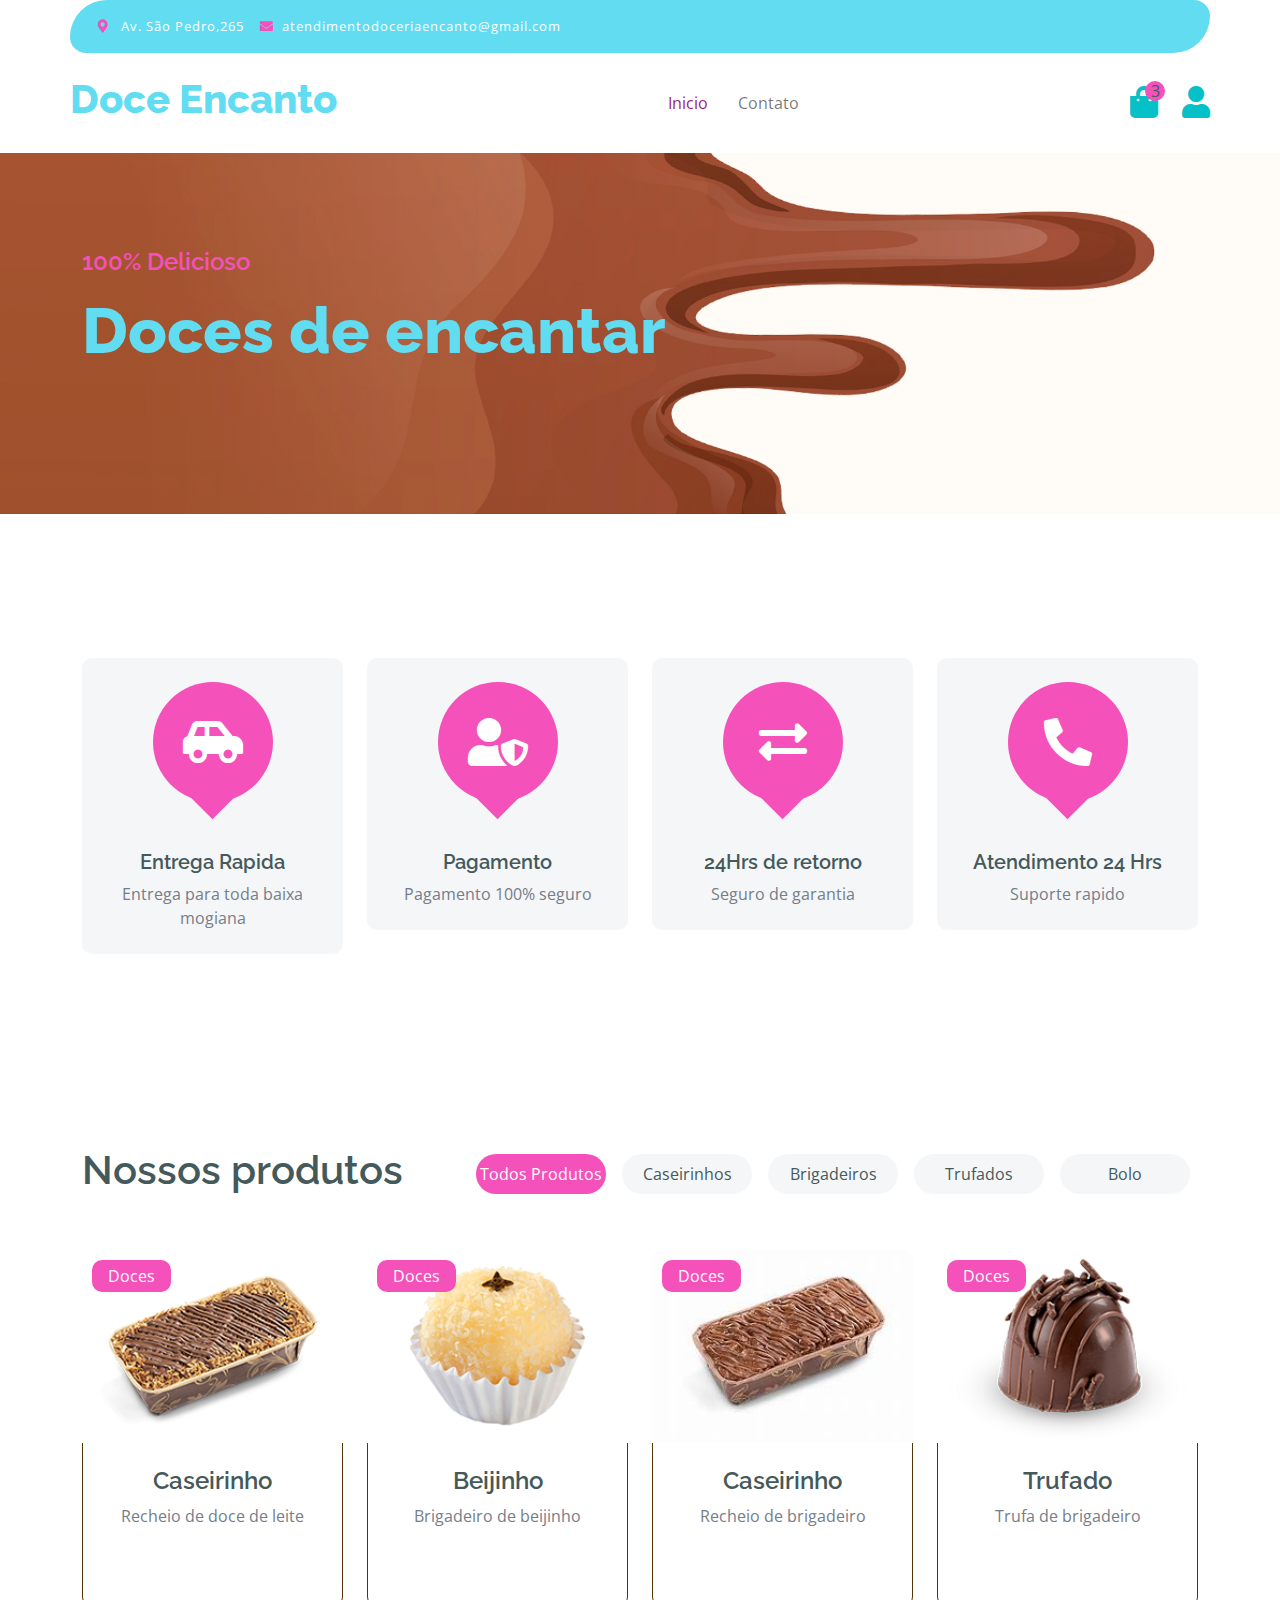
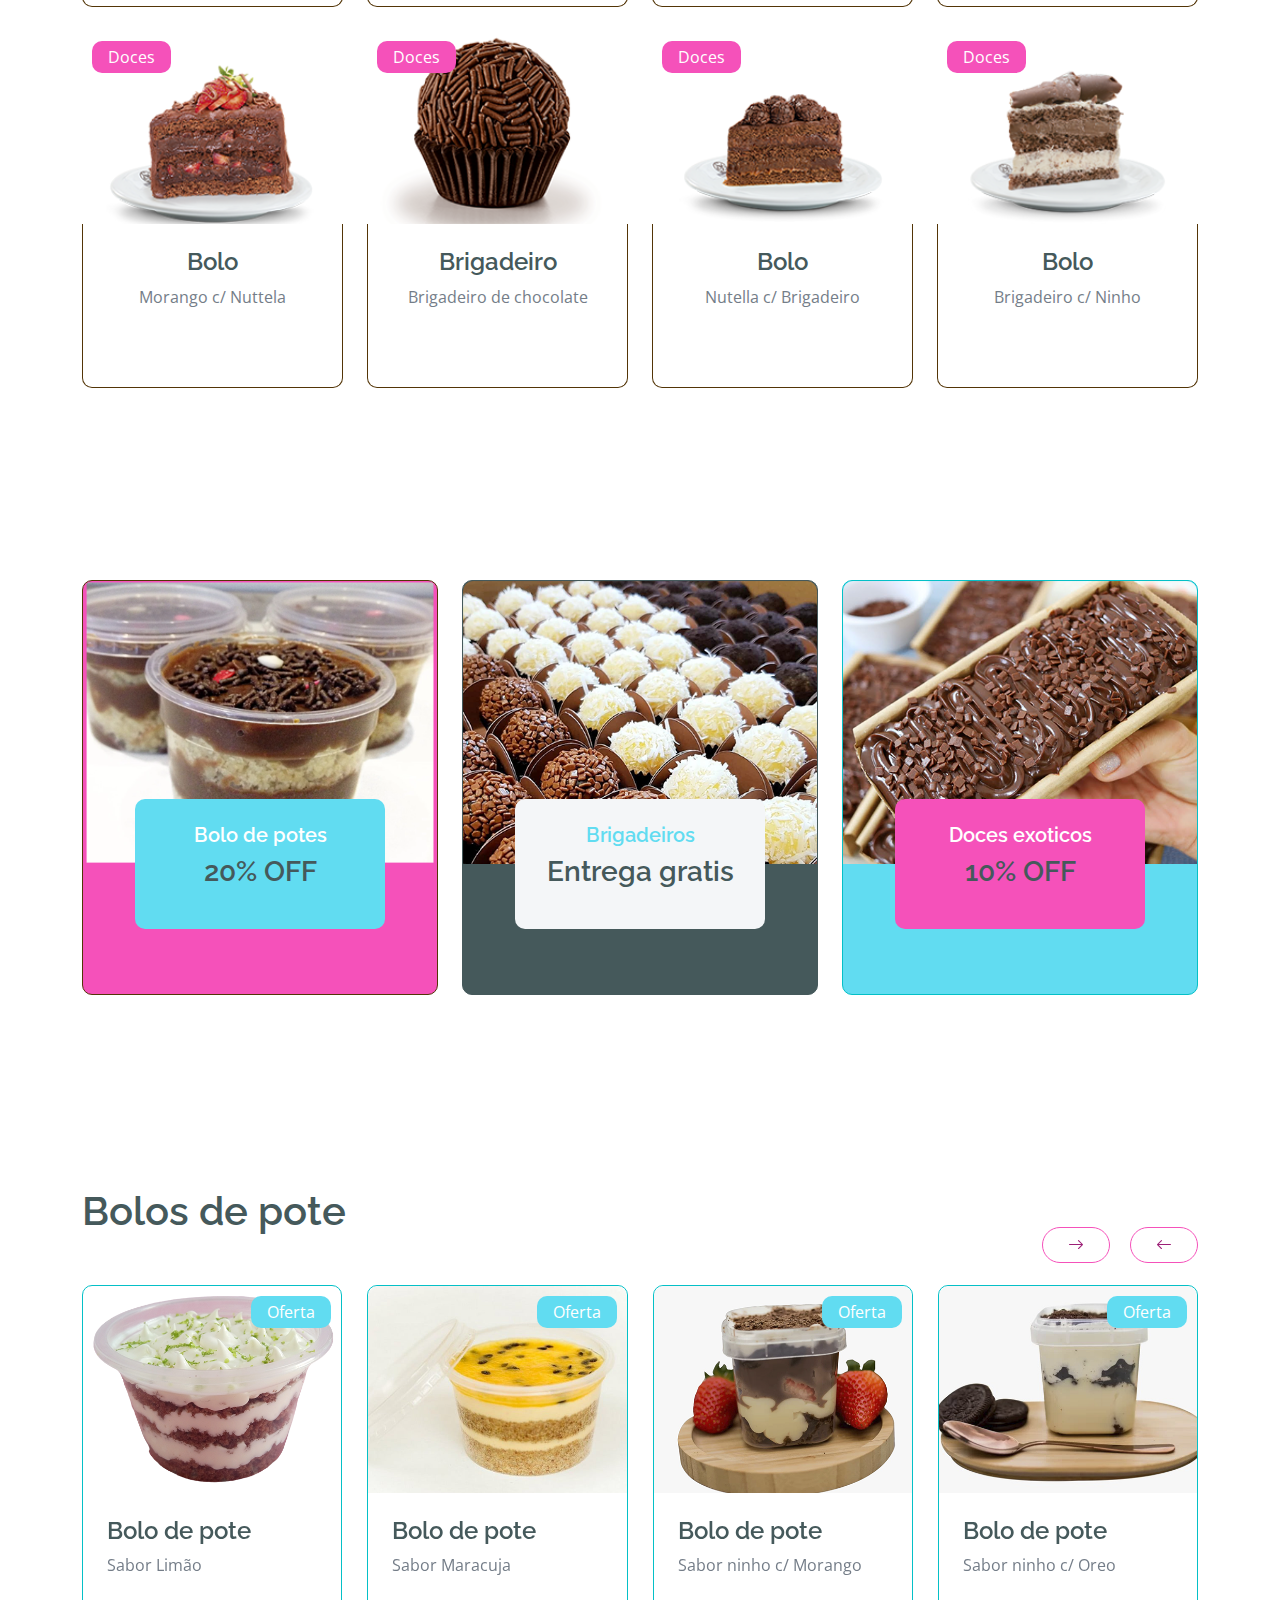
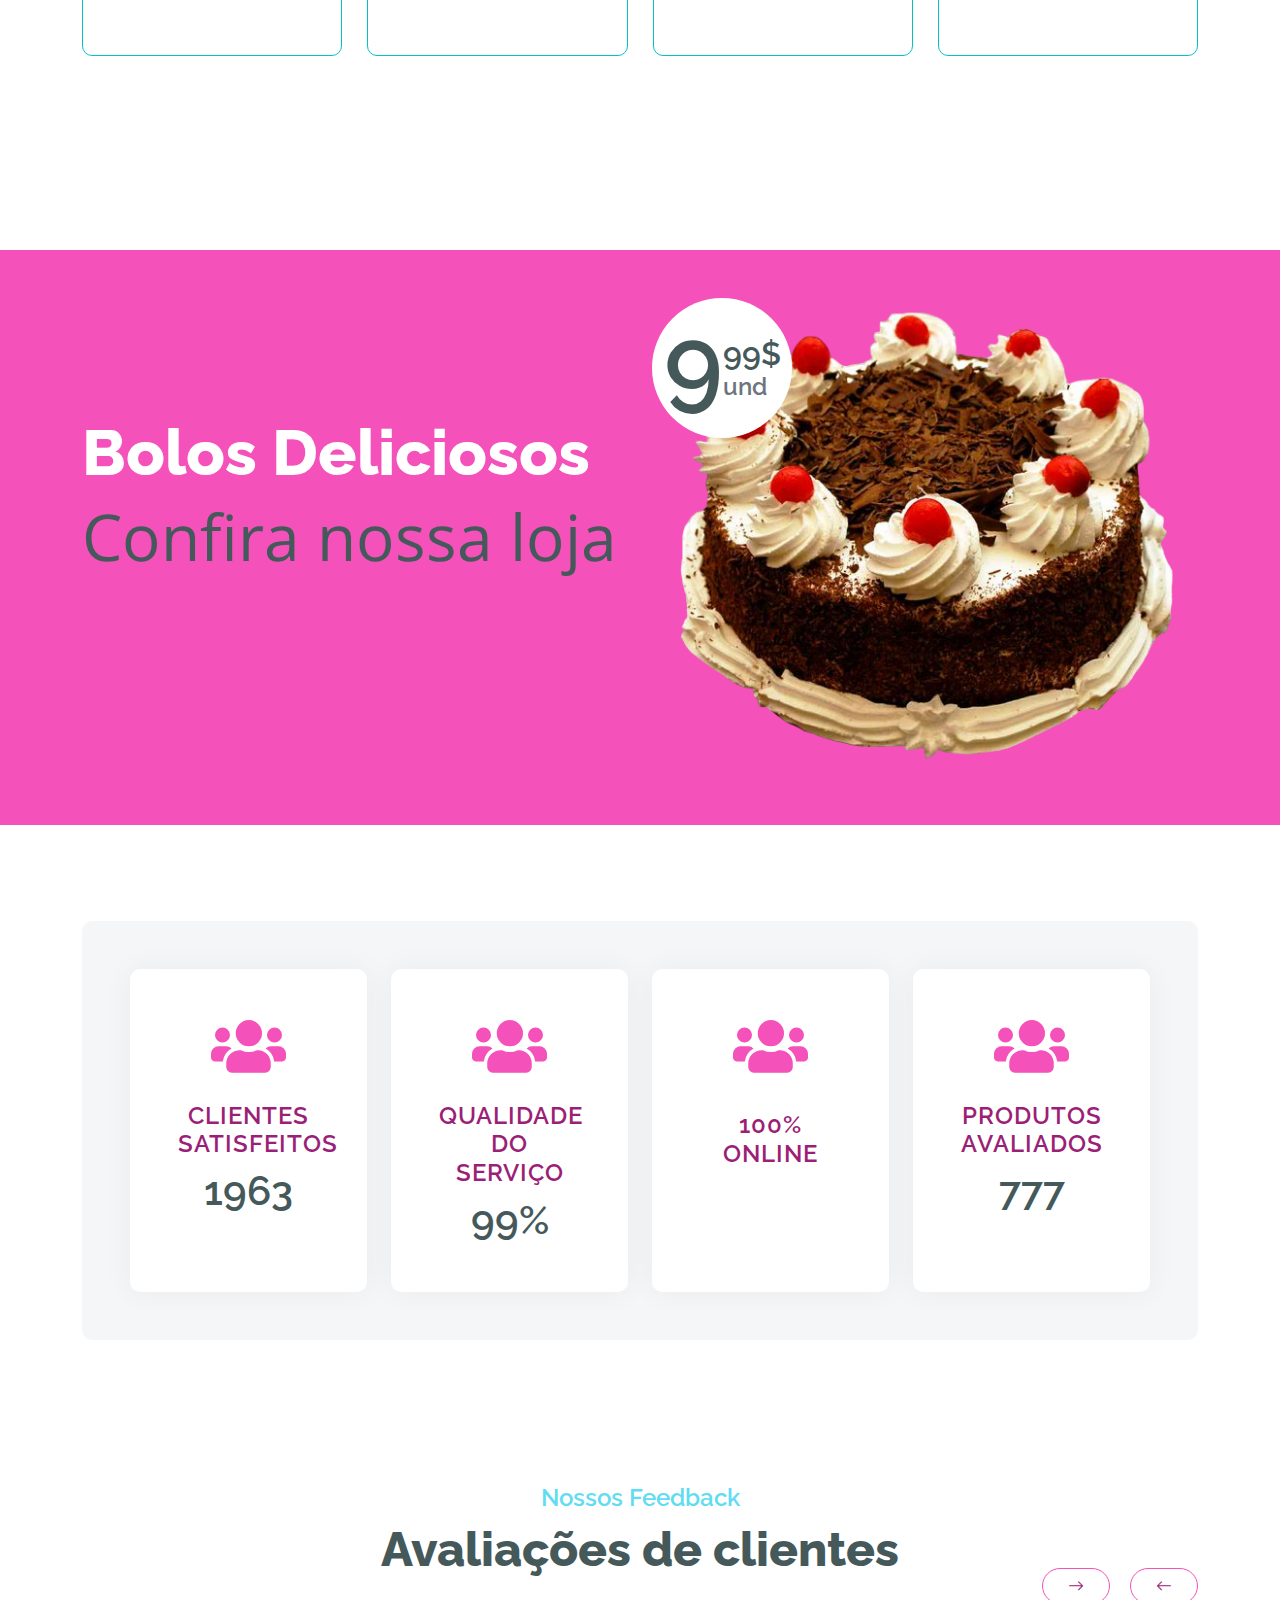
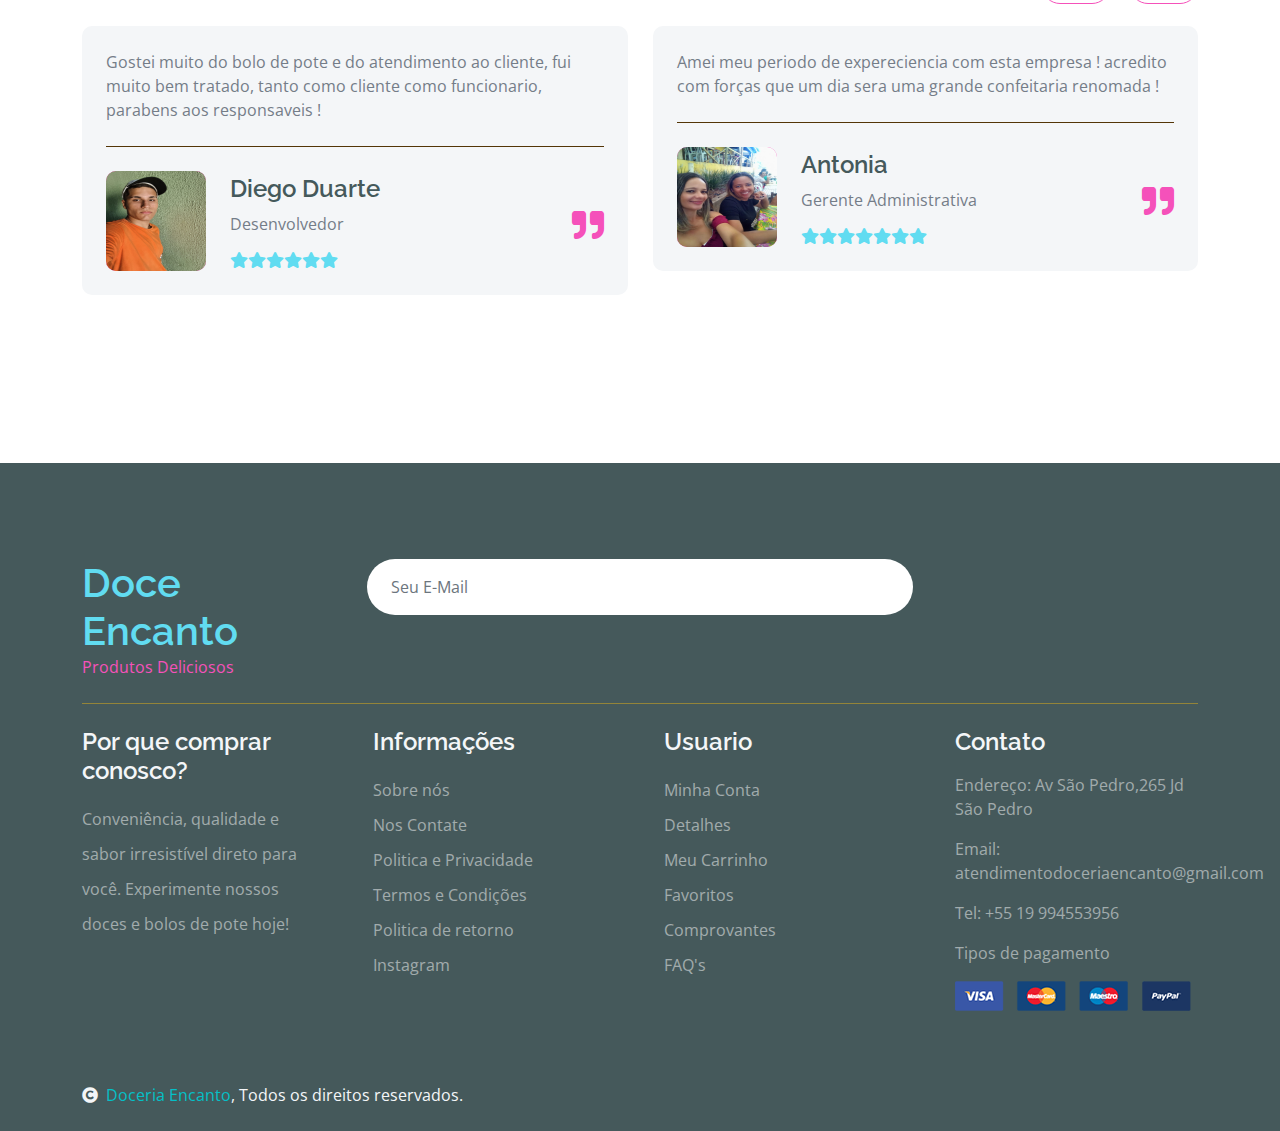
==== commit 18a53786: "Update index.html" ====
--- a/index.html
+++ b/index.html
@@ -165,7 +165,7 @@
                             </div>
                             <div class="featurs-content text-center">
                                 <h5>Entrega Rapida</h5>
-                                <p class="mb-0">Entrega para tod baixa mogiana</p>
+                                <p class="mb-0">Entrega para toda baixa mogiana</p>
                             </div>
                         </div>
                     </div>
@@ -256,7 +256,7 @@
                                                 <div class="fruite-img">
                                                     <img src="img/fruite-item-5.png" class="img-fluid w-100 rounded-top" alt="">
                                                 </div>
-                                                <div class="text-white bg-secondary px-3 py-1 rounded position-absolute" style="top: 10px; left: 10px;">Fruits</div>
+                                                <div class="text-white bg-secondary px-3 py-1 rounded position-absolute" style="top: 10px; left: 10px;">Doces</div>
                                                 <div class="p-4 border border-secondary border-top-0 rounded-bottom">
                                                     <h4>Caseirinho</h4>
                                                     <p>Recheio de doce de leite</p>
@@ -273,7 +273,7 @@
                                                 <div class="fruite-img">
                                                     <img src="img/fruite-item-6.png" class="img-fluid w-100 rounded-top" alt="">
                                                 </div>
-                                                <div class="text-white bg-secondary px-3 py-1 rounded position-absolute" style="top: 10px; left: 10px;">Fruits</div>
+                                                <div class="text-white bg-secondary px-3 py-1 rounded position-absolute" style="top: 10px; left: 10px;">Doces</div>
                                                 <div class="p-4 border border-secondary border-top-0 rounded-bottom">
                                                     <h4>Beijinho</h4>
                                                     <p>Brigadeiro de beijinho</p>
@@ -289,7 +289,7 @@
                                                 <div class="fruite-img">
                                                     <img src="img/fruite-item-2.jpg" class="img-fluid w-100 rounded-top" alt="">
                                                 </div>
-                                                <div class="text-white bg-secondary px-3 py-1 rounded position-absolute" style="top: 10px; left: 10px;">Fruits</div>
+                                                <div class="text-white bg-secondary px-3 py-1 rounded position-absolute" style="top: 10px; left: 10px;">Doces</div>
                                                 <div class="p-4 border border-secondary border-top-0 rounded-bottom">
                                                     <h4>Caseirinho</h4>
                                                     <p>Recheio de brigadeiro</p>
@@ -305,7 +305,7 @@
                                                 <div class="fruite-img">
                                                     <img src="img/fruite-item-4.png" class="img-fluid w-100 rounded-top" alt="">
                                                 </div>
-                                                <div class="text-white bg-secondary px-3 py-1 rounded position-absolute" style="top: 10px; left: 10px;">Fruits</div>
+                                                <div class="text-white bg-secondary px-3 py-1 rounded position-absolute" style="top: 10px; left: 10px;">Doces</div>
                                                 <div class="p-4 border border-secondary border-top-0 rounded-bottom">
                                                     <h4>Trufado</h4>
                                                     <p>Trufa de brigadeiro</p>
@@ -321,7 +321,7 @@
                                                 <div class="fruite-img">
                                                     <img src="img/fruite-item-3.png" class="img-fluid w-100 rounded-top" alt="">
                                                 </div>
-                                                <div class="text-white bg-secondary px-3 py-1 rounded position-absolute" style="top: 10px; left: 10px;">Fruits</div>
+                                                <div class="text-white bg-secondary px-3 py-1 rounded position-absolute" style="top: 10px; left: 10px;">Doces</div>
                                                 <div class="p-4 border border-secondary border-top-0 rounded-bottom">
                                                     <h4>Bolo</h4>
                                                     <p>Morango c/ Nuttela</p>
@@ -337,7 +337,7 @@
                                                 <div class="fruite-img">
                                                     <img src="img/fruite-item-1.png" class="img-fluid w-100 rounded-top" alt="">
                                                 </div>
-                                                <div class="text-white bg-secondary px-3 py-1 rounded position-absolute" style="top: 10px; left: 10px;">Fruits</div>
+                                                <div class="text-white bg-secondary px-3 py-1 rounded position-absolute" style="top: 10px; left: 10px;">Doces</div>
                                                 <div class="p-4 border border-secondary border-top-0 rounded-bottom">
                                                     <h4>Brigadeiro</h4>
                                                     <p>Brigadeiro de chocolate</p>
@@ -353,7 +353,7 @@
                                                 <div class="fruite-img">
                                                     <img src="img/fruite-item-21.png" class="img-fluid w-100 rounded-top" alt="">
                                                 </div>
-                                                <div class="text-white bg-secondary px-3 py-1 rounded position-absolute" style="top: 10px; left: 10px;">Fruits</div>
+                                                <div class="text-white bg-secondary px-3 py-1 rounded position-absolute" style="top: 10px; left: 10px;">Doces</div>
                                                 <div class="p-4 border border-secondary border-top-0 rounded-bottom">
                                                     <h4>Bolo</h4>
                                                     <p>Nutella c/ Brigadeiro</p>
@@ -369,7 +369,7 @@
                                                 <div class="fruite-img">
                                                     <img src="img/fruite-item-11.png" class="img-fluid w-100 rounded-top" alt="">
                                                 </div>
-                                                <div class="text-white bg-secondary px-3 py-1 rounded position-absolute" style="top: 10px; left: 10px;">Fruits</div>
+                                                <div class="text-white bg-secondary px-3 py-1 rounded position-absolute" style="top: 10px; left: 10px;">Doces</div>
                                                 <div class="p-4 border border-secondary border-top-0 rounded-bottom">
                                                     <h4>Bolo</h4>
                                                     <p>Brigadeiro c/ Ninho</p>
@@ -393,7 +393,7 @@
                                                 <div class="fruite-img">
                                                     <img src="img/fruite-item-5.png" class="img-fluid w-100 rounded-top" alt="">
                                                 </div>
-                                                <div class="text-white bg-secondary px-3 py-1 rounded position-absolute" style="top: 10px; left: 10px;">Fruits</div>
+                                                <div class="text-white bg-secondary px-3 py-1 rounded position-absolute" style="top: 10px; left: 10px;">Doces</div>
                                                 <div class="p-4 border border-secondary border-top-0 rounded-bottom">
                                                     <h4>Caseirinho</h4>
                                                     <p>Recheio de doce de leite</p>
@@ -409,7 +409,7 @@
                                                 <div class="fruite-img">
                                                     <img src="img/fruite-item-2.png" class="img-fluid w-100 rounded-top" alt="">
                                                 </div>
-                                                <div class="text-white bg-secondary px-3 py-1 rounded position-absolute" style="top: 10px; left: 10px;">Fruits</div>
+                                                <div class="text-white bg-secondary px-3 py-1 rounded position-absolute" style="top: 10px; left: 10px;">Doces</div>
                                                 <div class="p-4 border border-secondary border-top-0 rounded-bottom">
                                                     <h4>Caseirinho</h4>
                                                     <p>Recheio de brigadeiro</p>
@@ -433,7 +433,7 @@
                                                 <div class="fruite-img">
                                                     <img src="img/fruite-item-1.png" class="img-fluid w-100 rounded-top" alt="">
                                                 </div>
-                                                <div class="text-white bg-secondary px-3 py-1 rounded position-absolute" style="top: 10px; left: 10px;">Fruits</div>
+                                                <div class="text-white bg-secondary px-3 py-1 rounded position-absolute" style="top: 10px; left: 10px;">Doces</div>
                                                 <div class="p-4 border border-secondary border-top-0 rounded-bottom">
                                                     <h4>Brigadeiro</h4>
                                                     <p>Brigadeiro de chocolate</p>
@@ -449,7 +449,7 @@
                                                 <div class="fruite-img">
                                                     <img src="img/fruite-item-6.png" class="img-fluid w-100 rounded-top" alt="">
                                                 </div>
-                                                <div class="text-white bg-secondary px-3 py-1 rounded position-absolute" style="top: 10px; left: 10px;">Fruits</div>
+                                                <div class="text-white bg-secondary px-3 py-1 rounded position-absolute" style="top: 10px; left: 10px;">Doces</div>
                                                 <div class="p-4 border border-secondary border-top-0 rounded-bottom">
                                                     <h4>Beijinho</h4>
                                                     <p>Brigadeiro de beijinho</p>
@@ -473,7 +473,7 @@
                                                 <div class="fruite-img">
                                                     <img src="img/fruite-item-51.png" class="img-fluid w-100 rounded-top" alt="">
                                                 </div>
-                                                <div class="text-white bg-secondary px-3 py-1 rounded position-absolute" style="top: 10px; left: 10px;">Fruits</div>
+                                                <div class="text-white bg-secondary px-3 py-1 rounded position-absolute" style="top: 10px; left: 10px;">Doces</div>
                                                 <div class="p-4 border border-secondary border-top-0 rounded-bottom">
                                                     <h4>Trufado</h4>
                                                     <p>Recheio de doce de leite</p>
@@ -489,7 +489,7 @@
                                                 <div class="fruite-img">
                                                     <img src="img/fruite-item-4.png" class="img-fluid w-100 rounded-top" alt="">
                                                 </div>
-                                                <div class="text-white bg-secondary px-3 py-1 rounded position-absolute" style="top: 10px; left: 10px;">Fruits</div>
+                                                <div class="text-white bg-secondary px-3 py-1 rounded position-absolute" style="top: 10px; left: 10px;">Doces</div>
                                                 <div class="p-4 border border-secondary border-top-0 rounded-bottom">
                                                     <h4>Trufado</h4>
                                                     <p>Recheio de brigadeiro</p>
@@ -513,7 +513,7 @@
                                                 <div class="fruite-img">
                                                     <img src="img/fruite-item-3.png" class="img-fluid w-100 rounded-top" alt="">
                                                 </div>
-                                                <div class="text-white bg-secondary px-3 py-1 rounded position-absolute" style="top: 10px; left: 10px;">Fruits</div>
+                                                <div class="text-white bg-secondary px-3 py-1 rounded position-absolute" style="top: 10px; left: 10px;">Doces</div>
                                                 <div class="p-4 border border-secondary border-top-0 rounded-bottom">
                                                     <h4>Bolo</h4>
                                                     <p>Morango c/ Nuttela</p>
@@ -529,7 +529,7 @@
                                                 <div class="fruite-img">
                                                     <img src="img/fruite-item-21.png" class="img-fluid w-100 rounded-top" alt="">
                                                 </div>
-                                                <div class="text-white bg-secondary px-3 py-1 rounded position-absolute" style="top: 10px; left: 10px;">Fruits</div>
+                                                <div class="text-white bg-secondary px-3 py-1 rounded position-absolute" style="top: 10px; left: 10px;">Doces</div>
                                                 <div class="p-4 border border-secondary border-top-0 rounded-bottom">
                                                     <h4>Bolo</h4>
                                                     <p>Nutella c/ Brigadeiro</p>
@@ -545,7 +545,7 @@
                                                 <div class="fruite-img">
                                                     <img src="img/fruite-item-11.png" class="img-fluid w-100 rounded-top" alt="">
                                                 </div>
-                                                <div class="text-white bg-secondary px-3 py-1 rounded position-absolute" style="top: 10px; left: 10px;">Fruits</div>
+                                                <div class="text-white bg-secondary px-3 py-1 rounded position-absolute" style="top: 10px; left: 10px;">Doces</div>
                                                 <div class="p-4 border border-secondary border-top-0 rounded-bottom">
                                                     <h4>Bolo</h4>
                                                     <p>Brigadeiro c/ Ninho</p>
@@ -625,7 +625,7 @@
                         <div class="vesitable-img">
                             <img src="img/vegetable-item-6.png" class="img-fluid w-100 rounded-top" alt="">
                         </div>
-                        <div class="text-white bg-primary px-3 py-1 rounded position-absolute" style="top: 10px; right: 10px;">Vegetable</div>
+                        <div class="text-white bg-primary px-3 py-1 rounded position-absolute" style="top: 10px; right: 10px;">Oferta</div>
                         <div class="p-4 rounded-bottom">
                             <h4>Bolo de pote</h4>
                             <p>Sabor Limão</p>
@@ -639,7 +639,7 @@
                         <div class="vesitable-img">
                             <img src="img/vegetable-item-2.png" class="img-fluid w-100 rounded-top" alt="">
                         </div>
-                        <div class="text-white bg-primary px-3 py-1 rounded position-absolute" style="top: 10px; right: 10px;">Vegetable</div>
+                        <div class="text-white bg-primary px-3 py-1 rounded position-absolute" style="top: 10px; right: 10px;">Oferta</div>
                         <div class="p-4 rounded-bottom">
                             <h4>Bolo de pote</h4>
                             <p>Sabor Maracuja</p>
@@ -653,7 +653,7 @@
                         <div class="vesitable-img">
                             <img src="img/vegetable-item-3.png" class="img-fluid w-100 rounded-top bg-light" alt="">
                         </div>
-                        <div class="text-white bg-primary px-3 py-1 rounded position-absolute" style="top: 10px; right: 10px;">Vegetable</div>
+                        <div class="text-white bg-primary px-3 py-1 rounded position-absolute" style="top: 10px; right: 10px;">Oferta</div>
                         <div class="p-4 rounded-bottom">
                             <h4>Bolo de pote</h4>
                             <p>Sabor ninho c/ Morango</p>
@@ -667,7 +667,7 @@
                         <div class="vesitable-img">
                             <img src="img/vegetable-item-4.png" class="img-fluid w-100 rounded-top" alt="">
                         </div>
-                        <div class="text-white bg-primary px-3 py-1 rounded position-absolute" style="top: 10px; right: 10px;">Vegetable</div>
+                        <div class="text-white bg-primary px-3 py-1 rounded position-absolute" style="top: 10px; right: 10px;">Oferta</div>
                         <div class="p-4 rounded-bottom">
                             <h4>Bolo de pote</h4>
                             <p>Sabor ninho c/ Oreo</p>
@@ -681,7 +681,7 @@
                         <div class="vesitable-img">
                             <img src="img/vegetable-item-5.png" class="img-fluid w-100 rounded-top" alt="">
                         </div>
-                        <div class="text-white bg-primary px-3 py-1 rounded position-absolute" style="top: 10px; right: 10px;">Vegetable</div>
+                        <div class="text-white bg-primary px-3 py-1 rounded position-absolute" style="top: 10px; right: 10px;">Oferta</div>
                         <div class="p-4 rounded-bottom">
                             <h4>Bolo de pote</h4>
                             <p>Sabor Brigadeiro</p>
@@ -695,7 +695,7 @@
                         <div class="vesitable-img">
                             <img src="img/vegetable-item-2.png" class="img-fluid w-100 rounded-top" alt="">
                         </div>
-                        <div class="text-white bg-primary px-3 py-1 rounded position-absolute" style="top: 10px; right: 10px;">Vegetable</div>
+                        <div class="text-white bg-primary px-3 py-1 rounded position-absolute" style="top: 10px; right: 10px;">Oferta</div>
                         <div class="p-4 rounded-bottom">
                             <h4>Bolo de pote</h4>
                             <p>Sabor Maracuja</p>
@@ -709,7 +709,7 @@
                         <div class="vesitable-img">
                             <img src="img/vegetable-item-5.png" class="img-fluid w-100 rounded-top" alt="">
                         </div>
-                        <div class="text-white bg-primary px-3 py-1 rounded position-absolute" style="top: 10px; right: 10px;">Vegetable</div>
+                        <div class="text-white bg-primary px-3 py-1 rounded position-absolute" style="top: 10px; right: 10px;">Oferta</div>
                         <div class="p-4 rounded-bottom">
                             <h4>Bolo de pote</h4>
                             <p>Sabor brigadeiro</p>
@@ -723,7 +723,7 @@
                         <div class="vesitable-img">
                             <img src="img/vegetable-item-6.png" class="img-fluid w-100 rounded-top" alt="">
                         </div>
-                        <div class="text-white bg-primary px-3 py-1 rounded position-absolute" style="top: 10px; right: 10px;">Vegetable</div>
+                        <div class="text-white bg-primary px-3 py-1 rounded position-absolute" style="top: 10px; right: 10px;">Oferta</div>
                         <div class="p-4 rounded-bottom">
                             <h4>Bolo de pote</h4>
                             <p>Sabor Limão</p>
@@ -1244,4 +1244,4 @@
     <script src="js/main.js"></script>
     </body>
 
-</html>+</html>
